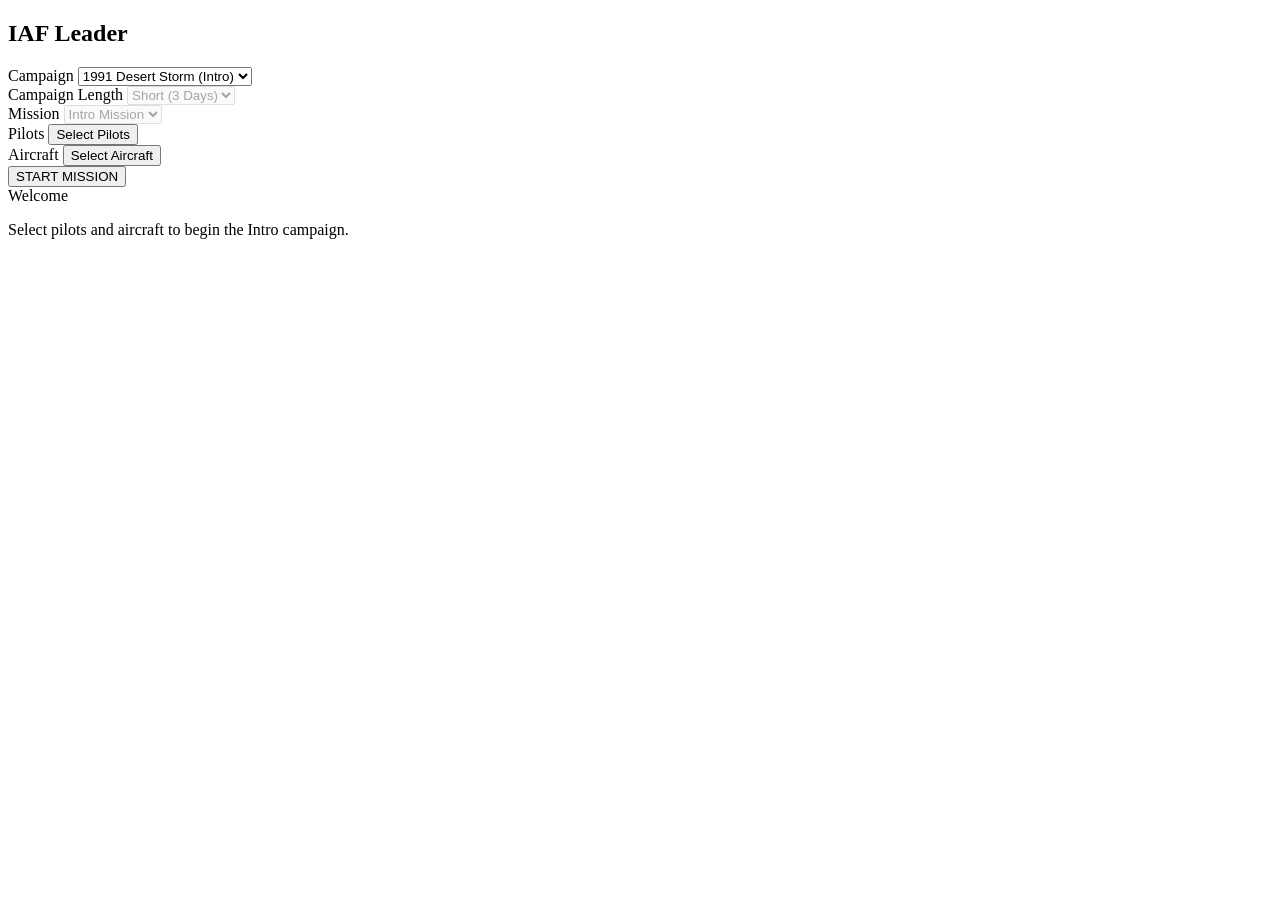
==== Index.html @ 414afc13 "Add files via upload" ====
<!DOCTYPE html>
<html lang="en">
<head>
  <meta charset="UTF-8" />
  <meta name="viewport" content="width=device-width, initial-scale=1.0"/>
  <title>IAF Leader Companion</title>
  <link rel="stylesheet" href="style.css">
</head>
<body>

<div id="app">

  <!-- LEFT MENU -->
  <aside id="menu">
    <h2>IAF Leader</h2>

    <section>
      <label>Campaign</label>
      <select id="campaignSelect">
        <option value="ds91">1991 Desert Storm (Intro)</option>
      </select>
    </section>

    <section>
      <label>Campaign Length</label>
      <select disabled>
        <option>Short (3 Days)</option>
      </select>
    </section>

    <section>
      <label>Mission</label>
      <select disabled>
        <option>Intro Mission</option>
      </select>
    </section>

    <section>
      <label>Pilots</label>
      <button onclick="showScreen('pilots')">Select Pilots</button>
    </section>

    <section>
      <label>Aircraft</label>
      <button onclick="showScreen('aircraft')">Select Aircraft</button>
    </section>

    <section>
      <button id="startBtn" onclick="startMission()">START MISSION</button>
    </section>
  </aside>

  <!-- MAIN CONTENT -->
  <main id="content">
    <div id="screen-title">Welcome</div>
    <div id="screen-content">
      <p>Select pilots and aircraft to begin the Intro campaign.</p>
    </div>
  </main>

</div>

<script src="app.js"></script>
</body>
</html>
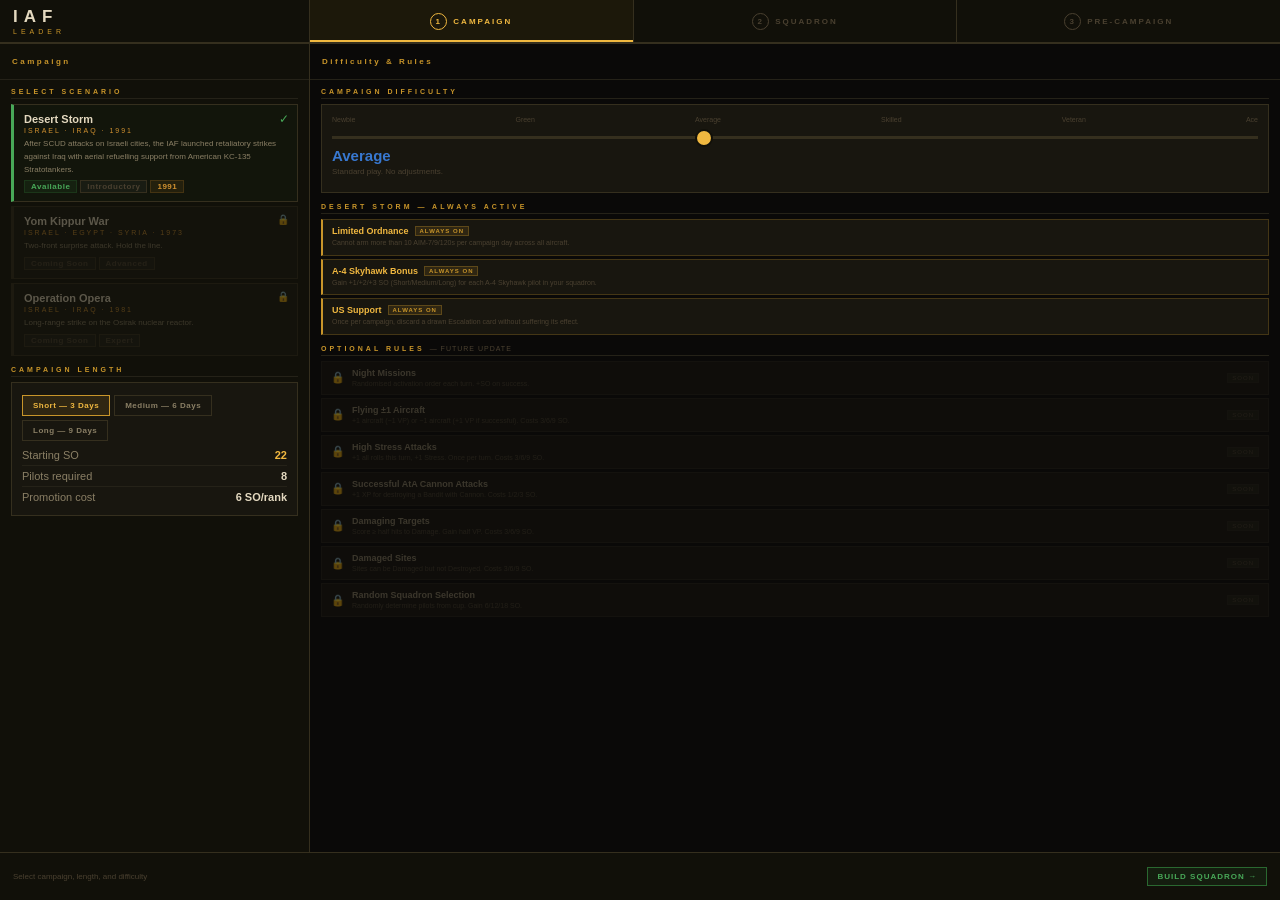
==== commit 8abce9d9: "Add files via upload" ====
--- a/Index.html
+++ b/Index.html
@@ -1,65 +1,2174 @@
 <!DOCTYPE html>
 <html lang="en">
 <head>
-  <meta charset="UTF-8" />
-  <meta name="viewport" content="width=device-width, initial-scale=1.0"/>
-  <title>IAF Leader Companion</title>
-  <link rel="stylesheet" href="style.css">
+<meta charset="UTF-8">
+<meta name="viewport" content="width=device-width,initial-scale=1,user-scalable=no">
+<title>IAF Leader</title>
+<style>
+:root{
+  --bg:#0a0908;--bg2:#111009;--bg3:#18160f;--bg4:#201e14;
+  --line:#252218;--line2:#352f1e;
+  --ink:#e4d9c0;--ink2:#8a7f65;--ink3:#4a4030;
+  --gold:#c8952a;--gold2:#f0b840;--gd:rgba(200,149,42,.13);
+  --red:#b82820;--red2:#e03830;--rdd:rgba(184,40,32,.15);
+  --green:#2a6830;--green2:#48a858;--grd:rgba(42,104,48,.15);
+  --blue:#1848a0;--blue2:#4080e0;--bld:rgba(24,72,160,.15);
+  --amber:#906020;--amber2:#d09030;--amd:rgba(144,96,32,.15);
+  --pu:#8030c0;--pu2:#c060f0;--pud:rgba(128,48,192,.13);
+  /* Rank colours — matching actual game cards */
+  --rk-N:#e0b800;--rk-G:#38a840;--rk-A:#3878d0;
+  --rk-S:#d03020;--rk-V:#b030a0;--rk-X:#7a7040;
+}
+*{box-sizing:border-box;margin:0;padding:0;-webkit-tap-highlight-color:transparent}
+html,body{width:100%;height:100%;overflow:hidden;background:var(--bg)}
+body{font-family:-apple-system,'Helvetica Neue',Arial,sans-serif;color:var(--ink);font-size:13px}
+button,select{font-family:inherit;font-size:inherit;cursor:pointer}
+
+/* ── SHELL — always landscape layout ── */
+.shell{width:100%;height:100%;display:grid;
+  grid-template-columns:310px 1fr;grid-template-rows:44px 1fr;overflow:hidden}
+
+/* ── TOPBAR ── */
+.topbar{grid-column:1/-1;background:var(--bg2);border-bottom:2px solid var(--line2);
+  display:flex;align-items:center;z-index:20;overflow:hidden}
+.tb-logo{width:310px;flex-shrink:0;padding:0 13px;display:flex;align-items:center;
+  gap:8px;border-right:1px solid var(--line2);height:100%}
+.logo-iaf{font-size:17px;font-weight:900;letter-spacing:6px;color:var(--ink)}
+.logo-sub{font-size:7px;letter-spacing:4px;color:var(--gold);margin-top:1px}
+.tb-steps{flex:1;display:flex;height:100%}
+.step{flex:1;display:flex;align-items:center;justify-content:center;gap:6px;
+  font-size:8px;font-weight:700;letter-spacing:2px;color:var(--ink3);
+  border-right:1px solid var(--line2);cursor:pointer;position:relative;
+  text-transform:uppercase;transition:color .15s}
+.step:last-child{border-right:none}
+.step.on{color:var(--gold2);background:rgba(200,149,42,.06)}
+.step.on::after{content:'';position:absolute;bottom:0;left:0;right:0;height:2px;background:var(--gold2)}
+.step.done{color:var(--green2)}
+.step.done::after{content:'';position:absolute;bottom:0;left:0;right:0;height:2px;background:var(--green2)}
+.step-n{width:17px;height:17px;border-radius:50%;border:1px solid currentColor;
+  display:flex;align-items:center;justify-content:center;font-size:8px;font-weight:800}
+.tb-right{display:flex;gap:5px;padding:0 11px;flex-shrink:0}
+.chip{background:var(--bg3);border:1px solid var(--line2);padding:2px 8px;
+  font-size:8px;font-weight:700;color:var(--ink2)}
+.chip b{color:var(--gold2)}
+
+/* ── PANELS ── */
+.lp,.rp{display:flex;flex-direction:column;overflow:hidden}
+.lp{background:var(--bg2);border-right:1px solid var(--line2)}
+.ph{flex-shrink:0;padding:8px 12px;border-bottom:1px solid var(--line);
+  display:flex;align-items:center;justify-content:space-between;min-height:36px}
+.ph-t{font-size:8px;font-weight:700;letter-spacing:2.5px;color:var(--gold)}
+.ph-s{font-size:8px;color:var(--ink3)}
+.pb{flex:1;overflow-y:auto;padding:8px 11px;padding-bottom:56px}
+
+/* ── ACTION BAR ── */
+.abar{position:fixed;bottom:0;left:0;right:0;height:48px;
+  background:var(--bg2);border-top:1px solid var(--line2);
+  display:flex;align-items:center;padding:0 13px;gap:10px;z-index:15}
+.abar-info{flex:1;font-size:8px;color:var(--ink3)}
+
+/* ── TYPOGRAPHY ── */
+.sl{font-size:7px;font-weight:700;letter-spacing:3px;color:var(--gold);
+  margin:10px 0 5px;padding-bottom:3px;border-bottom:1px solid var(--line);text-transform:uppercase}
+.sl:first-child{margin-top:0}
+.card{background:var(--bg3);border:1px solid var(--line2);padding:8px 10px;margin-bottom:5px}
+.row{display:flex;align-items:center;justify-content:space-between;
+  padding:4px 0;border-bottom:1px solid var(--line);font-size:11px}
+.row:last-child{border-bottom:none}
+.rl{color:var(--ink2)}.rv{font-weight:700;color:var(--ink)}
+.rv.g{color:var(--green2)}.rv.r{color:var(--red2)}.rv.y{color:var(--gold2)}
+.rv.b{color:var(--blue2)}.rv.a{color:var(--amber2)}.rv.d{color:var(--ink3)}
+.fb{display:flex;align-items:center;justify-content:space-between}
+.flex{display:flex;align-items:center}.fw{flex-wrap:wrap}
+.gap4{gap:4px}.gap6{gap:6px}.gap8{gap:8px}
+.mt4{margin-top:4px}.mt6{margin-top:6px}.mt8{margin-top:8px}.mt12{margin-top:12px}
+.mb4{margin-bottom:4px}.mb6{margin-bottom:6px}.mb8{margin-bottom:8px}
+.dim{color:var(--ink2)}.tiny{font-size:8px}.sm{font-size:10px}.ctr{text-align:center}
+
+/* ── RANK BADGES ── */
+.bdg{display:inline-flex;align-items:center;padding:1px 6px;
+  font-size:8px;font-weight:700;letter-spacing:.5px;border:1px solid}
+.rN{background:rgba(224,184,0,.16); color:var(--rk-N);border-color:rgba(224,184,0,.35)}
+.rG{background:rgba(56,168,64,.16); color:var(--rk-G);border-color:rgba(56,168,64,.35)}
+.rA{background:rgba(56,120,208,.16);color:var(--rk-A);border-color:rgba(56,120,208,.35)}
+.rS{background:rgba(208,48,32,.16); color:var(--rk-S);border-color:rgba(208,48,32,.35)}
+.rV{background:rgba(176,48,160,.16);color:var(--rk-V);border-color:rgba(176,48,160,.35)}
+.rX{background:rgba(122,112,64,.2); color:var(--rk-X);border-color:rgba(122,112,64,.4)}
+.bGr{background:var(--grd);color:var(--green2);border-color:rgba(42,104,48,.3)}
+.bR{background:var(--rdd);color:var(--red2);border-color:rgba(184,40,32,.3)}
+.bG{background:var(--gd);color:var(--gold2);border-color:rgba(200,149,42,.3)}
+.bB{background:var(--bld);color:var(--blue2);border-color:rgba(24,72,160,.3)}
+.bA{background:var(--amd);color:var(--amber2);border-color:rgba(144,96,32,.3)}
+.bP{background:var(--pud);color:var(--pu2);border-color:rgba(128,48,192,.3)}
+.bX{background:rgba(255,255,255,.03);color:var(--ink3);border-color:var(--line2)}
+
+/* ── BUTTONS ── */
+.btn{display:inline-flex;align-items:center;justify-content:center;gap:4px;
+  padding:7px 13px;font-size:8px;font-weight:700;letter-spacing:1.5px;border:1px solid;text-transform:uppercase}
+.btn:active{opacity:.7}.btn.full{width:100%}.btn.sm{padding:4px 9px;letter-spacing:1px}
+.btn-g{background:var(--grd);border-color:var(--green);color:var(--green2)}
+.btn-y{background:var(--gd);border-color:var(--gold);color:var(--gold2)}
+.btn-r{background:var(--rdd);border-color:var(--red);color:var(--red2)}
+.btn-b{background:var(--bld);border-color:var(--blue2);color:var(--blue2)}
+.btn-a{background:var(--amd);border-color:var(--amber2);color:var(--amber2)}
+.btn-p{background:var(--pud);border-color:var(--pu);color:var(--pu2)}
+.btn-x{background:none;border-color:var(--line2);color:var(--ink3)}
+.rb{display:flex;gap:5px;margin-top:5px}.rb .btn{flex:1}
+
+/* ── OPTION PILLS ── */
+.opts{display:flex;gap:4px;flex-wrap:wrap;margin:4px 0}
+.op{background:var(--bg3);border:1px solid var(--line2);padding:5px 10px;
+  font-size:8px;font-weight:600;color:var(--ink2);cursor:pointer;letter-spacing:.5px}
+.op.sel{background:var(--gd);border-color:var(--gold);color:var(--gold2)}
+.op:active{opacity:.7}
+
+/* ── CAMPAIGN CARD ── */
+.cc{border:1px solid var(--line2);border-left:3px solid var(--line2);
+  padding:8px 10px;margin-bottom:4px;cursor:pointer;position:relative;background:var(--bg3)}
+.cc:active{background:var(--bg4)}
+.cc.sel{border-left-color:var(--green2);background:rgba(42,104,48,.06)}
+.cc.locked{opacity:.35;cursor:not-allowed}
+.cc-n{font-size:11px;font-weight:800;color:var(--ink)}
+.cc-y{font-size:7px;letter-spacing:2px;color:var(--amber2);margin:2px 0 4px}
+.cc-d{font-size:8px;color:var(--ink2);line-height:1.6;margin-bottom:4px}
+.cc-tags{display:flex;gap:3px;flex-wrap:wrap}
+.cc-chk{position:absolute;top:7px;right:8px;font-size:12px;color:var(--green2)}
+.cc-lck{position:absolute;top:7px;right:8px;font-size:10px;color:var(--ink3)}
+
+/* ── DIFFICULTY SLIDER ── */
+.diff-wrap{padding:3px 0 6px}
+.diff-labels{display:flex;justify-content:space-between;font-size:7px;color:var(--ink3);margin-bottom:4px}
+input[type=range]{width:100%;-webkit-appearance:none;height:3px;background:var(--line2);outline:none}
+input[type=range]::-webkit-slider-thumb{-webkit-appearance:none;width:18px;height:18px;
+  border-radius:50%;background:var(--gold2);border:2px solid var(--bg2)}
+.diff-val{font-size:15px;font-weight:900;margin-top:5px}
+.diff-sub{font-size:8px;color:var(--ink3);margin-top:2px;line-height:1.5}
+
+/* ── ADJUSTMENT CARDS ── */
+.adj{border:1px solid var(--line2);padding:6px 9px;margin-bottom:3px;
+  display:flex;align-items:flex-start;gap:7px;cursor:pointer;background:var(--bg3)}
+.adj.adv{border-left:2px solid var(--green2)}
+.adj.dis{border-left:2px solid var(--red2)}
+.adj.on.adv{background:rgba(42,104,48,.13);border-color:var(--green2)}
+.adj.on.dis{background:rgba(184,40,32,.13);border-color:var(--red2)}
+.adj-chk{width:15px;height:15px;border:1px solid var(--line2);flex-shrink:0;margin-top:1px;
+  display:flex;align-items:center;justify-content:center;font-size:9px}
+.adj.on.adv .adj-chk{background:var(--green2);border-color:var(--green2);color:#000}
+.adj.on.dis .adj-chk{background:var(--red2);border-color:var(--red2);color:#fff}
+.adj-n{font-size:9px;font-weight:700;color:var(--ink)}
+.adj-d{font-size:7px;color:var(--ink3);margin-top:1px;line-height:1.4}
+
+/* ── ALWAYS-ON RULES ── */
+.rule-on{border:1px solid rgba(200,149,42,.25);border-left:2px solid var(--gold);
+  padding:6px 9px;margin-bottom:3px;background:var(--bg3)}
+.rule-n{font-size:9px;font-weight:700;color:var(--gold2);margin-bottom:2px;display:flex;align-items:center;gap:6px}
+.rule-badge{font-size:6px;font-weight:700;letter-spacing:1px;
+  background:var(--gd);color:var(--gold);border:1px solid rgba(200,149,42,.3);padding:1px 4px}
+.rule-d{font-size:7px;color:var(--ink3);line-height:1.5}
+
+/* ── LOCKED OPTIONAL RULE ── */
+.rule-lock{border:1px solid var(--line);padding:6px 9px;margin-bottom:3px;
+  display:flex;align-items:center;gap:7px;background:var(--bg3);opacity:.38}
+.rule-lock-info{flex:1}
+.rule-lock-n{font-size:9px;font-weight:700;color:var(--ink2)}
+.rule-lock-d{font-size:7px;color:var(--ink3);margin-top:1px;line-height:1.3}
+.soon{font-size:6px;letter-spacing:1px;color:var(--ink3);
+  background:var(--bg4);border:1px solid var(--line);padding:1px 4px;flex-shrink:0}
+
+/* ── PILOT BROWSER ── */
+.fbar{display:flex;gap:3px;flex-wrap:wrap;margin-bottom:5px;align-items:center}
+select.fs{background:var(--bg3);border:1px solid var(--line2);color:var(--ink);
+  padding:4px 5px;font-size:8px;-webkit-appearance:none;flex:1;min-width:65px}
+.srt{background:var(--bg3);border:1px solid var(--line2);color:var(--ink2);
+  padding:3px 7px;font-size:7px;letter-spacing:1px;flex-shrink:0}
+.srt.on{border-color:var(--gold);color:var(--gold2);background:var(--gd)}
+
+/* ── PILOT CARD ── */
+.pc{background:var(--bg3);border:1px solid var(--line2);border-left:3px solid var(--line2);
+  margin-bottom:4px;overflow:hidden}
+.pc.inq{border-left-color:var(--green2)}
+.pc.exp{border-color:var(--gold)}
+.pc-h{display:flex;align-items:center;gap:6px;padding:6px 8px;cursor:pointer}
+.pc-h:active{background:var(--bg4)}
+.pc-n{font-size:11px;font-weight:800;color:var(--ink);flex:1;min-width:0}
+.pc-sub{display:flex;gap:3px;flex-wrap:wrap;margin-top:2px;align-items:center}
+.pc-btn{padding:3px 8px;font-size:7px;font-weight:700;letter-spacing:1px;border:1px solid;flex-shrink:0}
+.pc-btn.add{border-color:var(--green);color:var(--green2);background:none}
+.pc-btn.rem{border-color:var(--red);color:var(--red2);background:none}
+
+/* ── RANK STAT GRID ── */
+.rg{display:grid;grid-template-columns:68px repeat(9,1fr);gap:2px;padding:0 7px 7px}
+.rgh{background:var(--bg2);border:1px solid var(--line);padding:2px;
+  text-align:center;font-size:6px;letter-spacing:.3px;color:var(--ink3)}
+.rgh.ln{text-align:left;font-size:7px}
+.rgc{background:var(--bg);border:1px solid var(--line);padding:2px;
+  text-align:center;font-size:8px;font-weight:700;color:var(--ink)}
+.rgc.ln{text-align:left;background:var(--bg2);font-size:7px;font-weight:400;color:var(--ink2)}
+.rgc.hi{background:rgba(200,149,42,.1);border-color:var(--gold)}
+.p{color:var(--green2)}.n{color:var(--red2)}.z{color:var(--ink3)}
+.go{color:var(--gold2)}.bl{color:var(--blue2)}
+/* rank-coloured name cells */
+.cN{color:var(--rk-N)}.cG{color:var(--rk-G)}.cA{color:var(--rk-A)}
+.cS{color:var(--rk-S)}.cV{color:var(--rk-V)}.cX{color:var(--rk-X)}
+
+/* ── SQUAD SLOTS ── */
+.sq{display:flex;align-items:center;gap:6px;padding:5px 8px;
+  border:1px solid var(--line2);border-left:3px solid var(--line);margin-bottom:3px;background:var(--bg3)}
+.sq.ok{border-left-color:var(--green2)}.sq.sh{border-left-color:var(--red2)}
+.sq-r{font-size:7px;letter-spacing:1.5px;width:44px;flex-shrink:0}
+.sq-info{flex:1;min-width:0}
+.sq-n{font-size:10px;font-weight:700;color:var(--ink)}
+.sq-d{font-size:7px;color:var(--ink3);margin-top:1px}
+
+/* ── PRECAMP PILOT ── */
+.pm{border:1px solid var(--line2);border-left:3px solid var(--green2);
+  padding:7px 9px;margin-bottom:4px;background:var(--bg3)}
+.pm-top{display:flex;align-items:center;justify-content:space-between;margin-bottom:5px}
+.pm-n{font-size:11px;font-weight:800;color:var(--ink)}
+.pm-stats{display:flex;gap:3px;flex-wrap:wrap;margin-bottom:3px}
+.pst{background:var(--bg);border:1px solid var(--line);padding:1px 5px;font-size:7px;color:var(--ink2)}
+.pst b{color:var(--ink)}
+.xpr{display:flex;align-items:center;gap:5px;font-size:7px;color:var(--ink3);margin-top:3px}
+.xpb{flex:1;height:2px;background:var(--line)}
+.xpf{height:100%;background:var(--gold)}
+.prom-hist{font-size:7px;color:var(--pu2);margin-top:3px}
+
+/* ── SO POOL ── */
+.so-pool{border:1px solid rgba(200,149,42,.3);border-left:3px solid var(--gold);
+  padding:8px 10px;margin-bottom:7px;background:var(--bg3)}
+.so-n{font-size:24px;font-weight:900;color:var(--gold2);line-height:1}
+.so-l{font-size:7px;letter-spacing:2px;color:var(--ink3);margin-top:1px}
+
+/* ── MISSION SCREENS ── */
+.zone-row{display:flex;gap:6px;margin-bottom:10px}
+.zone{flex:1;background:var(--bg3);border:1px solid var(--line2);padding:10px 10px 12px;min-height:160px;position:relative;max-height:52vh;overflow-y:auto}
+.dir-group{margin-bottom:8px}
+.dir-label{font-size:8px;font-weight:800;letter-spacing:2px;color:var(--gold2);
+  margin-bottom:4px;padding-bottom:2px;border-bottom:1px solid var(--line)}
+.site-row{display:flex;gap:8px;flex-wrap:wrap}
+.site-counter-wrap{display:flex;flex-direction:column;align-items:center;gap:2px}
+.site-disc{width:78px;height:90px;flex-shrink:0}
+.ctr-aoa-lbl{max-width:78px}
+.ctr-aoa-lbl .bdg{white-space:nowrap}
+.zone-t{font-size:7px;font-weight:700;letter-spacing:2.5px;color:var(--gold);
+  margin-bottom:8px;padding-bottom:4px;border-bottom:1px solid var(--line)}
+.threat-counter{background:var(--bg4);border:1px solid var(--line2);border-left:3px solid var(--red2);
+  padding:5px 8px;margin-bottom:3px;font-size:9px;display:flex;align-items:center;gap:6px}
+.tc-icon{font-size:14px;flex-shrink:0}
+.tc-info{flex:1}
+.tc-n{font-size:9px;font-weight:700;color:var(--ink)}
+.tc-d{font-size:7px;color:var(--ink3)}
+.tc-status{font-size:7px;font-weight:700}
+.tc-status.act{color:var(--red2)}.tc-status.dam{color:var(--amber2)}.tc-status.des{color:var(--ink3)}
+/* Aircraft token */
+.ac-token{background:var(--bg4);border:1px solid var(--blue2);border-left:3px solid var(--blue2);
+  padding:5px 8px;margin-bottom:3px;display:flex;align-items:center;gap:6px;cursor:pointer}
+.ac-token:active{background:var(--bg2)}
+.ac-token.low-alt{border-left-color:var(--green2)}
+.ac-token.high-alt{border-left-color:var(--blue2)}
+.ac-token.attacking{border-left-color:var(--red2);background:rgba(184,40,32,.07)}
+.ac-token.shaken{border-left-color:var(--amber2)}
+.ac-token.sar{border-left-color:var(--ink3);opacity:.5}
+.act-ico{font-size:16px;flex-shrink:0}
+.act-n{font-size:10px;font-weight:800;color:var(--ink)}
+.act-d{font-size:7px;color:var(--ink3);margin-top:1px}
+/* Target card */
+.tgt-card{border:1px solid var(--gold);border-left:3px solid var(--gold);
+  padding:9px 11px;margin-bottom:5px;cursor:pointer;background:var(--bg3);position:relative}
+.tgt-card:active{background:var(--bg4)}
+.tgt-card.sel{background:rgba(200,149,42,.07)}
+.tgt-n{font-size:12px;font-weight:800;color:var(--gold2)}
+.tgt-vp{position:absolute;top:8px;right:9px;font-size:10px;font-weight:900;color:var(--gold2)}
+.tgt-stats{display:grid;grid-template-columns:1fr 1fr;gap:3px;margin-top:6px}
+.tgt-flags{display:flex;gap:3px;flex-wrap:wrap;margin-top:5px}
+
+/* ── WEAPON LOAD ── */
+.wg{display:grid;grid-template-columns:1fr 1fr;gap:3px;margin:5px 0}
+.wb{background:var(--bg);border:1px solid var(--line2);padding:5px 7px;
+  cursor:pointer;text-align:left}
+.wb.sel{border-color:var(--gold);background:var(--gd)}
+.wb.ata{border-left:2px solid var(--blue2)}.wb.atg{border-left:2px solid var(--amber2)}
+.wb-n{font-size:9px;font-weight:700;color:var(--ink)}
+.wb-d{font-size:7px;color:var(--ink3);margin-top:1px;font-family:monospace}
+
+/* ── TABS ── */
+.tabs{display:flex;border-bottom:1px solid var(--line);margin-bottom:8px}
+.tab{padding:5px 11px;font-size:7px;font-weight:700;letter-spacing:2px;
+  color:var(--ink3);border-bottom:2px solid transparent;cursor:pointer;white-space:nowrap}
+.tab.on{color:var(--gold2);border-bottom-color:var(--gold)}
+
+/* ── MODAL ── */
+.mbg{display:none;position:fixed;inset:0;background:rgba(0,0,0,.85);
+  z-index:100;align-items:center;justify-content:center}
+.mbg.open{display:flex}
+.modal{background:var(--bg2);border:1px solid var(--line2);border-top:2px solid var(--gold);
+  width:460px;max-height:80vh;overflow-y:auto;padding:13px 12px 22px}
+.mtt{font-size:9px;font-weight:700;letter-spacing:2px;color:var(--gold);
+  margin-bottom:11px;display:flex;align-items:center;justify-content:space-between}
+.mx{background:none;border:none;color:var(--ink3);font-size:19px;line-height:1}
+
+/* ── TOAST ── */
+#toast{position:fixed;bottom:56px;left:50%;transform:translateX(-50%);
+  background:var(--bg3);border:1px solid var(--gold);color:var(--ink);
+  padding:6px 15px;font-size:8px;font-weight:700;z-index:500;display:none;max-width:280px;text-align:center}
+#toast.on{display:block;animation:tp .18s ease}
+@keyframes tp{from{opacity:0;bottom:44px}to{opacity:1;bottom:56px}}
+
+::-webkit-scrollbar{width:3px}::-webkit-scrollbar-track{background:transparent}
+::-webkit-scrollbar-thumb{background:var(--line2);border-radius:1px}
+select{background:var(--bg3);border:1px solid var(--line2);color:var(--ink);padding:6px;width:100%;font-size:11px;-webkit-appearance:none}
+.shell.in-campaign .abar{display:none}
+.shell.in-campaign{grid-template-rows:44px 1fr}
+
+/* ── CAMPAIGN MAP SCREEN ── */
+.camp-screen{grid-column:1/-1;width:100%;height:100%;overflow:hidden;display:flex;flex-direction:column;background:linear-gradient(160deg,#1a140c,#0e0b07)}
+.map-layout{flex:1;display:grid;grid-template-columns:230px 1fr 190px;overflow:hidden;min-height:0}
+.map-info-panel{background:linear-gradient(160deg,#2a2015,#1a1610);border-right:2px solid #4a3a20;
+  padding:10px 11px;overflow-y:auto;display:flex;flex-direction:column;gap:8px}
+.map-info-title{font-size:13px;font-weight:900;letter-spacing:1px;color:#f0e0c0}
+.map-info-sub{font-size:8px;letter-spacing:1.5px;color:var(--gold2);font-weight:700}
+.map-info-desc{font-size:8px;color:#c0b090;line-height:1.6}
+.map-rules-box{background:rgba(0,0,0,.25);border:1px solid #4a3a20;padding:7px 8px;border-radius:2px}
+.map-rule{font-size:7.5px;color:#d0c0a0;line-height:1.6;margin-bottom:5px}
+.map-rule:last-child{margin-bottom:0}
+.map-rule b{color:var(--gold2)}
+.us-avail{display:inline-block;font-size:6px;letter-spacing:1px;font-weight:700;
+  background:rgba(72,168,88,.2);color:var(--green2);border:1px solid rgba(72,168,88,.4);
+  padding:1px 4px;margin-top:2px}
+.us-used{display:inline-block;font-size:6px;letter-spacing:1px;font-weight:700;
+  background:rgba(224,56,48,.2);color:var(--red2);border:1px solid rgba(224,56,48,.4);
+  padding:1px 4px;margin-top:2px}
+.map-day-box{background:rgba(0,0,0,.25);border:1px solid #4a3a20;padding:7px 8px}
+.map-day-lbl{font-size:7px;letter-spacing:2px;color:var(--gold);margin-bottom:5px;font-weight:700}
+.map-day-track{display:flex;gap:3px;margin-bottom:5px}
+.map-day-pip{flex:1;height:22px;border:1px solid #4a3a20;display:flex;align-items:center;justify-content:center;font-size:10px;font-weight:700;color:#8a7a5a}
+.map-day-pip.past{background:var(--gold);border-color:var(--gold);color:#000}
+.map-day-pip.cur{border-color:var(--gold2);color:var(--gold2);box-shadow:0 0 0 1px var(--gold2) inset}
+.map-day-detail{font-size:8px;color:#c0b090;text-align:center}
+.map-vp-row{display:flex;gap:6px}
+.map-vp-box{flex:1;background:rgba(0,0,0,.25);border:1px solid #4a3a20;padding:8px;text-align:center}
+.map-vp-n{font-size:22px;font-weight:900;color:var(--gold2);line-height:1}
+.map-vp-l{font-size:7px;letter-spacing:2px;color:#8a7a5a;margin-top:2px}
+
+.map-center{overflow:hidden;display:flex;align-items:center;justify-content:center;padding:8px;position:relative}
+.map-canvas-wrap{width:100%;height:100%;max-width:100%;max-height:100%;display:flex;align-items:center;justify-content:center}
+.map-svg{width:100%;height:100%;max-height:100%}
+.stress-lbl{fill:#c04030;font-size:15px;font-weight:900;font-family:inherit}
+.country-lbl{fill:#8a9088;font-size:13px;font-weight:700;letter-spacing:1px;font-family:inherit}
+.tgt-pin{cursor:pointer}
+.tgt-pin-circle{fill:#1a1a1a;stroke:var(--gold2);stroke-width:2}
+.tgt-pin-circle.longpress-hl{fill:#c02020;stroke:#ff4040;stroke-width:4;animation:pinpulse .6s ease-in-out infinite alternate}
+@keyframes pinpulse{from{r:16}to{r:22}}
+.tgt-pin-circle.attacked{fill:#2a4a2a;stroke:var(--green2)}
+.tgt-pin-circle.selected{fill:var(--gold);stroke:#fff;stroke-width:3}
+.tgt-pin-text{fill:var(--gold2);font-size:13px;font-weight:900;text-anchor:middle;dominant-baseline:central;font-family:inherit;pointer-events:none}
+.tgt-pin-circle.selected + .tgt-pin-text{fill:#000}
+
+.map-ref-panel{background:linear-gradient(160deg,#2a2015,#1a1610);border-left:2px solid #4a3a20;
+  padding:10px 11px;overflow-y:auto}
+.map-ref-title{font-size:9px;font-weight:900;letter-spacing:2px;color:var(--gold2);margin-bottom:6px}
+.map-ref-col{display:flex;flex-direction:column;gap:3px}
+.map-ref-sub{font-size:7px;letter-spacing:1.5px;color:#8a7a5a;font-weight:700;margin-top:3px}
+.map-ref-item{font-size:8px;color:#c0b090;line-height:1.5;padding-left:6px;border-left:2px solid #4a3a20}
+.track-strip{display:flex;flex-direction:column;gap:5px}
+.track-mini{background:rgba(0,0,0,.25);border:1px solid #4a3a20;padding:5px 7px}
+.track-mini-t{font-size:7px;letter-spacing:1.5px;font-weight:700;margin-bottom:3px}
+.track-lvl{opacity:.6;font-weight:400}
+.track-mini-v{font-size:14px;font-weight:900;color:var(--gold2)}
+
+/* Bottom target strip */
+.target-strip{flex-shrink:0;background:linear-gradient(180deg,#221c12,#1a1610);
+  border-top:2px solid var(--gold);padding:8px 12px;max-height:170px;overflow-y:auto}
+.ts-header{display:flex;align-items:center;justify-content:space-between;margin-bottom:7px}
+.ts-title{font-size:9px;font-weight:900;letter-spacing:2px;color:var(--gold2)}
+.ts-sub{font-size:8px;color:#8a7a5a}
+.ts-cards{display:flex;gap:8px;overflow-x:auto;padding-bottom:4px}
+.ts-card{flex-shrink:0;width:190px;background:var(--bg3);border:1px solid var(--line2);
+  border-top:3px solid var(--gold);padding:8px 9px;cursor:pointer}
+.ts-card:active{background:var(--bg4)}
+.ts-card.sel{border-top-color:var(--green2);background:rgba(42,104,48,.08)}
+.ts-card-top{display:flex;align-items:center;justify-content:space-between;margin-bottom:4px}
+.ts-card-n{font-size:10px;font-weight:800;color:var(--gold2)}
+.ts-card-vp{font-size:11px;font-weight:900;color:var(--gold2)}
+.ts-card-stats{display:flex;gap:4px;flex-wrap:wrap;font-size:7px;color:#8a7a5a}
+.ts-card-flags{display:flex;gap:2px;flex-wrap:wrap;margin-top:4px}
+
+/* Target detail screen */
+.target-detail-layout{flex:1;display:grid;grid-template-columns:1fr 320px;overflow:hidden}
+.td-map-side{background:linear-gradient(160deg,#1a140c,#0e0b07);display:flex;align-items:center;justify-content:center;padding:16px}
+.td-info-side{display:flex;flex-direction:column;overflow:hidden;background:var(--bg2);border-left:1px solid var(--line2)}
+
+/* Seed / Arm two-panel layout */
+.seed-layout{flex:1;display:grid;grid-template-columns:320px 1fr;overflow:hidden}
+.seed-layout .lp{border-right:1px solid var(--line2)}
+.td-card{padding:12px 14px}
+.td-row{font-size:14px;padding:7px 0}
+.td-row .rl{font-size:13px}
+.td-row .rv{font-size:14px}
+#target-detail-body{padding:16px 18px}
+
+/* ── PILOT ROSTER SCREEN (Player Log style) ── */
+.roster-layout{width:100%;height:100%;display:flex;flex-direction:column;overflow:hidden;padding:14px 18px}
+.roster-header{flex-shrink:0;display:flex;align-items:center;justify-content:space-between;
+  margin-bottom:12px;padding-bottom:10px;border-bottom:2px solid var(--gold)}
+.roster-title{font-size:15px;font-weight:900;letter-spacing:2px;color:var(--gold2)}
+.roster-grid{flex:1;overflow-y:auto;display:grid;grid-template-columns:repeat(auto-fill,minmax(300px,1fr));gap:8px;align-content:start}
+.pilot-log-card{background:var(--bg3);border:1px solid var(--line2);border-left:4px solid var(--line2);padding:10px 12px}
+.pilot-log-card.status-ok{border-left-color:var(--green2)}
+.pilot-log-card.status-shaken{border-left-color:var(--amber2)}
+.pilot-log-card.status-grounded{border-left-color:var(--red2);opacity:.55}
+.plc-top{display:flex;align-items:center;justify-content:space-between;margin-bottom:8px}
+.plc-name{font-size:14px;font-weight:900;color:var(--ink)}
+.plc-badges{display:flex;gap:4px;align-items:center}
+.plc-stat-grid{display:grid;grid-template-columns:repeat(4,1fr);gap:4px;margin-bottom:8px}
+.plc-stat{background:var(--bg);border:1px solid var(--line);padding:5px 4px;text-align:center}
+.plc-stat-l{font-size:7px;letter-spacing:1px;color:var(--ink3);margin-bottom:2px}
+.plc-stat-v{font-size:13px;font-weight:900;color:var(--ink)}
+.plc-stress-row{display:flex;align-items:center;gap:6px;margin-bottom:6px}
+.plc-stress-bar{flex:1;height:8px;background:var(--line);border-radius:2px;overflow:hidden;position:relative}
+.plc-stress-fill{height:100%;transition:width .3s}
+.plc-stress-marks{position:absolute;inset:0;display:flex}
+.plc-stress-mark{flex:1;border-right:1px solid rgba(0,0,0,.3)}
+.plc-cool-row{display:flex;gap:3px;align-items:center}
+.plc-cool-pip{width:14px;height:14px;border:1px solid var(--line2);border-radius:50%;display:flex;align-items:center;justify-content:center;font-size:8px;color:var(--ink3)}
+.plc-cool-pip.filled{background:var(--blue2);border-color:var(--blue2);color:#fff}
+.plc-xp-row{display:flex;align-items:center;gap:6px;margin-top:6px;font-size:9px;color:var(--ink3)}
+.plc-xp-bar{flex:1;height:3px;background:var(--line)}
+.plc-xp-fill{height:100%;background:var(--gold)}
+.plc-mission-history{display:flex;gap:3px;margin-top:6px;flex-wrap:wrap}
+.plc-mission-pip{width:16px;height:16px;border:1px solid var(--line2);font-size:8px;display:flex;align-items:center;justify-content:center;color:var(--ink3)}
+.plc-mission-pip.hit{background:var(--green2);border-color:var(--green2);color:#000}
+</style>
 </head>
 <body>
-
-<div id="app">
-
-  <!-- LEFT MENU -->
-  <aside id="menu">
-    <h2>IAF Leader</h2>
-
-    <section>
-      <label>Campaign</label>
-      <select id="campaignSelect">
-        <option value="ds91">1991 Desert Storm (Intro)</option>
-      </select>
-    </section>
-
-    <section>
-      <label>Campaign Length</label>
-      <select disabled>
-        <option>Short (3 Days)</option>
-      </select>
-    </section>
-
-    <section>
-      <label>Mission</label>
-      <select disabled>
-        <option>Intro Mission</option>
-      </select>
-    </section>
-
-    <section>
-      <label>Pilots</label>
-      <button onclick="showScreen('pilots')">Select Pilots</button>
-    </section>
-
-    <section>
-      <label>Aircraft</label>
-      <button onclick="showScreen('aircraft')">Select Aircraft</button>
-    </section>
-
-    <section>
-      <button id="startBtn" onclick="startMission()">START MISSION</button>
-    </section>
-  </aside>
-
-  <!-- MAIN CONTENT -->
-  <main id="content">
-    <div id="screen-title">Welcome</div>
-    <div id="screen-content">
-      <p>Select pilots and aircraft to begin the Intro campaign.</p>
-    </div>
-  </main>
-
+<div id="toast"></div>
+<div class="shell" id="shell">
+
+<!-- ████ TOPBAR — SETUP MODE ████ -->
+<div class="topbar" id="topbar-setup">
+  <div class="tb-logo">
+    <div><div class="logo-iaf">IAF</div><div class="logo-sub">LEADER</div></div>
+  </div>
+  <div class="tb-steps" id="tb-steps">
+    <div class="step on"   id="stp1" onclick="gotoStep(1)"><div class="step-n">1</div>CAMPAIGN</div>
+    <div class="step"      id="stp2" onclick="gotoStep(2)"><div class="step-n">2</div>SQUADRON</div>
+    <div class="step"      id="stp3" onclick="gotoStep(3)"><div class="step-n">3</div>PRE-CAMPAIGN</div>
+  </div>
 </div>
 
-<script src="app.js"></script>
+<!-- ████ TOPBAR — CAMPAIGN MODE ████ -->
+<div class="topbar" id="topbar-camp" style="display:none">
+  <div class="tb-logo" style="cursor:pointer" onclick="gotoMissionScreen('map')">
+    <div><div class="logo-iaf">IAF</div><div class="logo-sub">LEADER</div></div>
+  </div>
+  <div class="tb-steps" id="camp-nav">
+    <div class="step on" id="cn-map" onclick="gotoMissionScreen('map')"><div class="step-n">◈</div>CAMPAIGN MAP</div>
+    <div class="step" id="cn-roster" onclick="gotoMissionScreen('roster')"><div class="step-n">P</div>PILOT ROSTER</div>
+    <div class="step" id="cn-tgt" onclick="gotoMissionScreen('target')" style="display:none"><div class="step-n">◎</div>TARGET</div>
+    <div class="step" id="cn-seed" onclick="gotoMissionScreen('seed')" style="display:none"><div class="step-n">▦</div>SEED SITES</div>
+    <div class="step" id="cn-assign" onclick="gotoMissionScreen('assign')" style="display:none"><div class="step-n">P</div>ASSIGN PILOTS</div>
+    <div class="step" id="cn-arm" onclick="gotoMissionScreen('arm')" style="display:none"><div class="step-n">✈</div>ARM AIRCRAFT</div>
+  </div>
+  <div class="tb-right" id="tb-right">
+    <div class="chip">DAY <b id="ch-day">1</b>/<b id="ch-totaldays">3</b></div>
+    <div class="chip">VP <b id="ch-vp">0</b></div>
+    <div class="chip">SO <b id="ch-so">22</b></div>
+  </div>
+</div>
+
+<!-- ████ SETUP STEP 1 ████ -->
+<div id="p1L" class="lp">
+  <div class="ph"><div class="ph-t">Campaign</div></div>
+  <div class="pb">
+    <div class="sl">Select Scenario</div>
+    <div class="cc sel" id="cc-ds" onclick="selCamp('ds')">
+      <div class="cc-chk" id="cc-ds-mk">✓</div>
+      <div class="cc-n">Desert Storm</div>
+      <div class="cc-y">ISRAEL · IRAQ · 1991</div>
+      <div class="cc-d">After SCUD attacks on Israeli cities, the IAF launched retaliatory strikes against Iraq with aerial refuelling support from American KC-135 Stratotankers.</div>
+      <div class="cc-tags"><span class="bdg bGr">Available</span><span class="bdg bX">Introductory</span><span class="bdg bA">1991</span></div>
+    </div>
+    <div class="cc locked"><div class="cc-lck">🔒</div><div class="cc-n">Yom Kippur War</div><div class="cc-y">ISRAEL · EGYPT · SYRIA · 1973</div><div class="cc-d">Two-front surprise attack. Hold the line.</div><div class="cc-tags"><span class="bdg bX">Coming Soon</span><span class="bdg bX">Advanced</span></div></div>
+    <div class="cc locked"><div class="cc-lck">🔒</div><div class="cc-n">Operation Opera</div><div class="cc-y">ISRAEL · IRAQ · 1981</div><div class="cc-d">Long-range strike on the Osirak nuclear reactor.</div><div class="cc-tags"><span class="bdg bX">Coming Soon</span><span class="bdg bX">Expert</span></div></div>
+    <div class="sl">Campaign Length</div>
+    <div class="card">
+      <div class="opts" id="len-g">
+        <div class="op sel" data-val="short"  onclick="pop(this,'len-g');upLen()">Short — 3 Days</div>
+        <div class="op"     data-val="medium" onclick="pop(this,'len-g');upLen()">Medium — 6 Days</div>
+        <div class="op"     data-val="long"   onclick="pop(this,'len-g');upLen()">Long — 9 Days</div>
+      </div>
+      <div class="row mt4"><span class="rl">Starting SO</span><span class="rv y" id="l-so">22</span></div>
+      <div class="row"><span class="rl">Pilots required</span><span class="rv" id="l-pil">8</span></div>
+      <div class="row"><span class="rl">Promotion cost</span><span class="rv" id="l-prom">6 SO/rank</span></div>
+    </div>
+  </div>
+</div>
+
+<div id="p1R" class="rp">
+  <div class="ph"><div class="ph-t">Difficulty & Rules</div></div>
+  <div class="pb">
+    <div class="sl">Campaign Difficulty</div>
+    <div class="card mb6">
+      <div class="diff-wrap">
+        <div class="diff-labels">
+          <span>Newbie</span><span>Green</span><span>Average</span><span>Skilled</span><span>Veteran</span><span>Ace</span>
+        </div>
+        <input type="range" id="diff-sl" min="0" max="5" value="2" oninput="upDiff()">
+        <div class="diff-val" id="diff-val" style="color:var(--rk-A)">Average</div>
+        <div class="diff-sub" id="diff-sub">Standard play. No adjustments.</div>
+      </div>
+    </div>
+    <div id="adj-wrap" style="display:none">
+      <div class="sl" id="adj-title">Select Adjustments</div>
+      <div id="adj-list"></div>
+      <button class="btn btn-x sm mt4 full" onclick="randAdj()">🎲 Randomise</button>
+    </div>
+    <div class="sl">Desert Storm — Always Active</div>
+    <div class="rule-on"><div class="rule-n">Limited Ordnance <span class="rule-badge">ALWAYS ON</span></div><div class="rule-d">Cannot arm more than 10 AIM-7/9/120s per campaign day across all aircraft.</div></div>
+    <div class="rule-on"><div class="rule-n">A-4 Skyhawk Bonus <span class="rule-badge">ALWAYS ON</span></div><div class="rule-d">Gain +1/+2/+3 SO (Short/Medium/Long) for each A-4 Skyhawk pilot in your squadron.</div></div>
+    <div class="rule-on"><div class="rule-n">US Support <span class="rule-badge">ALWAYS ON</span></div><div class="rule-d">Once per campaign, discard a drawn Escalation card without suffering its effect.</div></div>
+    <div class="sl">Optional Rules <span style="font-size:7px;color:var(--ink3);letter-spacing:1px;font-weight:400">— Future update</span></div>
+    <div class="rule-lock"><span style="font-size:11px">🔒</span><div class="rule-lock-info"><div class="rule-lock-n">Night Missions</div><div class="rule-lock-d">Randomised activation order each turn. +SO on success.</div></div><div class="soon">SOON</div></div>
+    <div class="rule-lock"><span style="font-size:11px">🔒</span><div class="rule-lock-info"><div class="rule-lock-n">Flying ±1 Aircraft</div><div class="rule-lock-d">+1 aircraft (−1 VP) or −1 aircraft (+1 VP if successful). Costs 3/6/9 SO.</div></div><div class="soon">SOON</div></div>
+    <div class="rule-lock"><span style="font-size:11px">🔒</span><div class="rule-lock-info"><div class="rule-lock-n">High Stress Attacks</div><div class="rule-lock-d">+1 all rolls this turn, +1 Stress. Once per turn. Costs 3/6/9 SO.</div></div><div class="soon">SOON</div></div>
+    <div class="rule-lock"><span style="font-size:11px">🔒</span><div class="rule-lock-info"><div class="rule-lock-n">Successful AtA Cannon Attacks</div><div class="rule-lock-d">+1 XP for destroying a Bandit with Cannon. Costs 1/2/3 SO.</div></div><div class="soon">SOON</div></div>
+    <div class="rule-lock"><span style="font-size:11px">🔒</span><div class="rule-lock-info"><div class="rule-lock-n">Damaging Targets</div><div class="rule-lock-d">Score ≥ half hits to Damage. Gain half VP. Costs 3/6/9 SO.</div></div><div class="soon">SOON</div></div>
+    <div class="rule-lock"><span style="font-size:11px">🔒</span><div class="rule-lock-info"><div class="rule-lock-n">Damaged Sites</div><div class="rule-lock-d">Sites can be Damaged but not Destroyed. Costs 3/6/9 SO.</div></div><div class="soon">SOON</div></div>
+    <div class="rule-lock"><span style="font-size:11px">🔒</span><div class="rule-lock-info"><div class="rule-lock-n">Random Squadron Selection</div><div class="rule-lock-d">Randomly determine pilots from cup. Gain 6/12/18 SO.</div></div><div class="soon">SOON</div></div>
+  </div>
+</div>
+
+<!-- ████ SETUP STEP 2 ████ -->
+<div id="p2L" class="lp" style="display:none">
+  <div class="ph"><div class="ph-t">My Squadron</div><div class="ph-s" id="s2-sub">0 pilots</div></div>
+  <div class="pb">
+    <div class="sl">Required Slots</div>
+    <div id="slot-view"></div>
+    <div class="sl">Selected Pilots</div>
+    <div id="squad-list"></div>
+    <div class="sm dim ctr" id="squad-empty" style="padding:12px;display:none">Use browser → to add pilots</div>
+  </div>
+</div>
+<div id="p2R" class="rp" style="display:none">
+  <div class="ph">
+    <div class="ph-t">Pilot Browser</div>
+    <div class="flex gap4">
+      <button class="srt on" id="sb-name" onclick="setSort('name')">Name</button>
+      <button class="srt" id="sb-ata"  onclick="setSort('ata')">ATA↓</button>
+      <button class="srt" id="sb-atg"  onclick="setSort('atg')">ATG↓</button>
+      <button class="srt" id="sb-cool" onclick="setSort('cool')">Cool↓</button>
+      <button class="srt" id="sb-sa"   onclick="setSort('sa')">SA↓</button>
+    </div>
+  </div>
+  <div class="pb">
+    <div class="fbar">
+      <select class="fs" id="f-ac"   onchange="renderBrowser()"><option value="">All Aircraft</option><option>C2 Kfir</option><option>F-4 Phantom</option><option>F-16 Fighting Falcon</option><option>F-15A Eagle</option><option>A-4 Skyhawk</option></select>
+      <select class="fs" id="f-rank" onchange="renderBrowser()"><option value="">All Ranks</option><option>Newbie</option><option>Green</option><option>Average</option><option>Skilled</option><option>Veteran</option><option>Ace</option></select>
+      <select class="fs" id="f-ata"  onchange="renderBrowser()"><option value="">ATA: Any</option><option value="-1">−1+</option><option value="0">0+</option><option value="1">1+</option><option value="2">2+</option><option value="3">3+</option></select>
+      <select class="fs" id="f-atg"  onchange="renderBrowser()"><option value="">ATG: Any</option><option value="0">0+</option><option value="1">1+</option><option value="2">2+</option><option value="3">3+</option></select>
+      <select class="fs" id="f-cool" onchange="renderBrowser()"><option value="">Cool: Any</option><option value="1">1+</option><option value="2">2+</option></select>
+      <select class="fs" id="f-sa"   onchange="renderBrowser()"><option value="">SA: Any</option><option value="1">1+</option><option value="2">2+</option><option value="3">3+</option></select>
+    </div>
+    <div class="tiny dim mb4" id="br-cnt"></div>
+    <div id="browser-list"></div>
+  </div>
+</div>
+
+<!-- ████ SETUP STEP 3 ████ -->
+<div id="p3L" class="lp" style="display:none">
+  <div class="ph"><div class="ph-t">SO Points</div></div>
+  <div class="pb">
+    <div class="so-pool">
+      <div class="fb">
+        <div><div class="so-n" id="so-n">22</div><div class="so-l">SPECIAL OPINION POINTS</div></div>
+        <div style="text-align:right;font-size:7px;color:var(--ink3)">
+          Promote: <span style="color:var(--gold2)" id="pc-lbl">6</span> SO/rank<br>
+          <span style="font-size:7px;color:var(--ink3)">Only way to start as Veteran or Ace</span>
+        </div>
+      </div>
+    </div>
+    <div class="sl">Promotions</div>
+    <div id="promo-list"></div>
+    <div class="sl">Skills <span style="font-size:7px;color:var(--ink3);font-weight:400;letter-spacing:1px">— Expansion, coming soon</span></div>
+    <div class="rule-lock" style="opacity:.35"><span style="font-size:11px">🔒</span><div class="rule-lock-info"><div class="rule-lock-n">Pilot Skills</div><div class="rule-lock-d">Purchase specialised skills for pilots. Costs 1/2/3 SO per skill.</div></div><div class="soon">SOON</div></div>
+  </div>
+</div>
+<div id="p3R" class="rp" style="display:none">
+  <div class="ph"><div class="ph-t">Squadron Stats</div></div>
+  <div class="pb">
+    <div class="tabs">
+      <div class="tab on" onclick="stab(this,'s3t1','s3t2')">Pilots</div>
+      <div class="tab" onclick="stab(this,'s3t2','s3t1');renderSum()">Summary</div>
+    </div>
+    <div id="s3t1"><div id="precamp-pilots"></div></div>
+    <div id="s3t2" style="display:none">
+      <div style="display:grid;grid-template-columns:1fr 1fr;gap:6px;margin-bottom:8px">
+        <div class="card">
+          <div class="sl" style="margin-top:0">Campaign Config</div>
+          <div class="row"><span class="rl">Scenario</span><span class="rv">Desert Storm</span></div>
+          <div class="row"><span class="rl">Length</span><span class="rv y" id="sm-len">Short</span></div>
+          <div class="row"><span class="rl">Difficulty</span><span class="rv" id="sm-diff">Average</span></div>
+          <div class="row"><span class="rl">Adjustments</span><span class="rv" id="sm-adj">None</span></div>
+          <div class="row"><span class="rl">SO remaining</span><span class="rv y" id="sm-so">22</span></div>
+        </div>
+        <div class="card">
+          <div class="sl" style="margin-top:0">Always Active</div>
+          <div class="row"><span class="rl">Limited Ordnance</span><span class="bdg bGr">On</span></div>
+          <div class="row"><span class="rl">A-4 Bonus</span><span class="bdg bGr">On</span></div>
+          <div class="row"><span class="rl">US Support</span><span class="bdg bGr">On</span></div>
+        </div>
+      </div>
+      <div class="sl">Final Squadron</div>
+      <div id="sm-squad"></div>
+      <button class="btn btn-g full mt8" onclick="beginCampaign()">▶ Begin Campaign — Day 1</button>
+    </div>
+  </div>
+</div>
+
+<!-- ████ CAMPAIGN MAP SCREEN ████ -->
+<div id="scr-map" class="camp-screen" style="display:none">
+  <div class="map-layout">
+    <!-- LEFT INFO PANEL -->
+    <div class="map-info-panel">
+      <div class="map-info-title" id="map-camp-title">1991: DESERT STORM</div>
+      <div class="map-info-sub">OVERVIEW — <span id="map-diff-label">INTRODUCTORY</span></div>
+      <div class="map-info-desc">After being repeatedly targeted by SCUD Rockets, Israel launched a counterattack against Iraq with the help of aerial refuelling from American KC-135 Stratotankers.</div>
+      <div class="map-rules-box">
+        <div class="map-rule"><b>Limited Ordnance:</b> Cannot Arm more than 10 AIM-7/9/120s per day.</div>
+        <div class="map-rule"><b>A-4 Skyhawk:</b> +1/2/3 SOs.</div>
+        <div class="map-rule"><b>U.S. Support:</b> Once during the Campaign, discard a drawn Escalation Card without suffering its effect. <span id="map-us-status" class="us-avail">AVAILABLE</span></div>
+      </div>
+      <div class="map-day-box">
+        <div class="map-day-lbl">CAMPAIGN DAY</div>
+        <div class="map-day-track" id="map-day-track"></div>
+        <div class="map-day-detail" id="map-day-detail">Day 1 of 3</div>
+      </div>
+      <div class="map-vp-row">
+        <div class="map-vp-box"><div class="map-vp-n" id="map-vp">0</div><div class="map-vp-l">VP</div></div>
+        <div class="map-vp-box"><div class="map-vp-n" id="map-so">22</div><div class="map-vp-l">SO</div></div>
+      </div>
+      <button class="btn btn-r full mt8" id="fly-mission-btn" onclick="startTargetDraw()">▶ Fly Mission — Draw Targets</button>
+    </div>
+
+    <!-- CENTER MAP -->
+    <div class="map-center">
+      <div class="map-canvas-wrap">
+        <svg viewBox="0 0 800 620" class="map-svg" id="map-svg">
+          <!-- Stress zone dividers -->
+          <line x1="430" y1="10" x2="430" y2="610" stroke="#5a4a30" stroke-width="2" stroke-dasharray="6,4"/>
+          <line x1="590" y1="10" x2="590" y2="610" stroke="#5a4a30" stroke-width="2" stroke-dasharray="6,4"/>
+          <text x="220" y="30" class="stress-lbl">STRESS: 1</text>
+          <text x="500" y="30" class="stress-lbl">STRESS: 2</text>
+          <text x="650" y="30" class="stress-lbl">STRESS: 3 +1XP</text>
+          <!-- Iraq outline with internal detail -->
+          <path d="M 180 90 L 420 60 L 560 80 L 610 140 L 640 220 L 620 320 L 600 420 L 560 500 L 480 560 L 380 570 L 280 540 L 220 460 L 180 380 L 160 260 L 170 160 Z"
+            fill="#4a5a48" stroke="#c04030" stroke-width="3" opacity="0.95"/>
+          <!-- Tigris & Euphrates rivers -->
+          <path d="M 320 90 Q 340 180 380 260 Q 420 340 400 420 Q 390 480 420 550" fill="none" stroke="#3868a0" stroke-width="3" opacity="0.7"/>
+          <path d="M 250 130 Q 300 220 360 280 Q 430 340 470 420 Q 500 470 480 550" fill="none" stroke="#3868a0" stroke-width="3" opacity="0.7"/>
+          <!-- Terrain texture — desert/mountain hints -->
+          <circle cx="230" cy="150" r="3" fill="#8a8060" opacity=".5"/><circle cx="260" cy="170" r="2" fill="#8a8060" opacity=".5"/>
+          <circle cx="500" cy="120" r="3" fill="#7a8a70" opacity=".5"/><circle cx="540" cy="140" r="2" fill="#7a8a70" opacity=".5"/>
+          <circle cx="220" cy="480" r="3" fill="#8a8060" opacity=".5"/><circle cx="250" cy="500" r="2" fill="#8a8060" opacity=".5"/>
+          <path d="M 480 90 L 620 220" stroke="#6a7a60" stroke-width="1" opacity=".4" stroke-dasharray="2,3"/>
+          <path d="M 200 350 L 350 470" stroke="#6a7a60" stroke-width="1" opacity=".4" stroke-dasharray="2,3"/>
+          <!-- Region labels inside Iraq -->
+          <text x="240" y="230" class="region-lbl">WESTERN DESERT</text>
+          <text x="480" y="180" class="region-lbl">NORTHERN IRAQ</text>
+          <text x="380" y="500" class="region-lbl">SOUTHERN IRAQ</text>
+          <text x="60" y="330" class="country-lbl">SYRIA</text>
+          <text x="60" y="600" class="country-lbl">SAUDI ARABIA</text>
+          <text x="640" y="150" class="country-lbl">IRAN</text>
+          <text x="640" y="70" class="country-lbl">TURKEY</text>
+          <text x="720" y="580" class="country-lbl">KUWAIT</text>
+          <g id="target-pins"></g>
+        </svg>
+      </div>
+    </div>
+
+    <!-- RIGHT REFERENCE PANEL -->
+    <div class="map-ref-panel">
+      <div class="map-ref-title">WEAPONS</div>
+      <div class="map-ref-col">
+        <div class="map-ref-sub">STANDARD</div>
+        <div class="map-ref-item">Mk.82/83/84 Iron Bombs</div>
+        <div class="map-ref-item">M117R / M118 Bombs</div>
+        <div class="map-ref-item">CBU · Rockets</div>
+        <div class="map-ref-item">AIM-7 · AIM-9</div>
+        <div class="map-ref-item">Fuel Tanks · ECM Pods</div>
+        <div class="map-ref-sub mt8">SPECIAL</div>
+        <div class="map-ref-item">AGM-65 Maverick</div>
+        <div class="map-ref-item">AGM-78 ARM</div>
+        <div class="map-ref-item">GBU-10/12/16</div>
+        <div class="map-ref-item">Python</div>
+      </div>
+      <div class="map-ref-title mt12">TRACKS</div>
+      <div class="track-strip" id="track-strip"></div>
+    </div>
+  </div>
+
+  <!-- BOTTOM TARGET STRIP -->
+  <div class="target-strip" id="target-strip" style="display:none">
+    <div class="ts-header">
+      <span class="ts-title">DRAWN TARGETS — Day <span id="ts-day">1</span></span>
+      <span class="ts-sub" id="ts-sub">Select a target to attack</span>
+    </div>
+    <div class="ts-cards" id="ts-cards"></div>
+  </div>
+</div>
+
+<!-- ████ TARGET DETAIL SCREEN ████ -->
+<!-- ████ PILOT ROSTER SCREEN ████ -->
+<div id="scr-roster" class="camp-screen" style="display:none">
+  <div class="roster-layout">
+    <div class="roster-header">
+      <div class="roster-title">I.A.F. LEADER — PILOT ROSTER</div>
+      <div class="fbar" style="margin:0">
+        <select class="fs" id="rf-ac" onchange="renderRoster()">
+          <option value="">All Aircraft</option>
+          <option>C2 Kfir</option><option>F-4 Phantom</option>
+          <option>F-16 Fighting Falcon</option><option>F-15A Eagle</option><option>A-4 Skyhawk</option>
+        </select>
+        <select class="fs" id="rf-status" onchange="renderRoster()">
+          <option value="">All Status</option>
+          <option value="OK">OK Only</option>
+          <option value="Shaken">Shaken Only</option>
+          <option value="grounded">Grounded (KIA/MIA)</option>
+        </select>
+      </div>
+    </div>
+    <div class="roster-grid" id="roster-grid"></div>
+  </div>
+</div>
+
+<div id="scr-target" class="camp-screen" style="display:none">
+  <div class="target-detail-layout">
+    <div class="td-map-side">
+      <svg viewBox="0 0 800 620" class="map-svg">
+        <line x1="430" y1="10" x2="430" y2="610" stroke="#5a4a30" stroke-width="2" stroke-dasharray="6,4"/>
+        <line x1="590" y1="10" x2="590" y2="610" stroke="#5a4a30" stroke-width="2" stroke-dasharray="6,4"/>
+        <path d="M 180 90 L 420 60 L 560 80 L 610 140 L 640 220 L 620 320 L 600 420 L 560 500 L 480 560 L 380 570 L 280 540 L 220 460 L 180 380 L 160 260 L 170 160 Z"
+          fill="#6a7a68" stroke="#c04030" stroke-width="3" opacity="0.85"/>
+        <g id="target-detail-pin"></g>
+      </svg>
+    </div>
+    <div class="td-info-side">
+      <div class="ph"><div class="ph-t">Target Briefing</div></div>
+      <div class="pb" id="target-detail-body"></div>
+    </div>
+  </div>
+</div>
+
+<!-- ████ SEED SITES SCREEN ████ -->
+<div id="scr-seed" class="camp-screen" style="display:none">
+  <div class="seed-layout">
+    <div class="lp">
+      <div class="ph"><div class="ph-t">Site Seeding</div></div>
+      <div class="pb">
+        <div class="sl">Site Counts</div>
+        <div class="card mb6">
+          <div class="row"><span class="rl">Approach Sites</span><span class="rv r" id="seed-sA">0</span></div>
+          <div class="row"><span class="rl">Centre Sites</span><span class="rv r" id="seed-sC">0</span></div>
+          <div class="row"><span class="rl">Intel modifier</span><span class="rv b" id="seed-intel">0</span></div>
+          <div class="row"><span class="rl">Difficulty modifier</span><span class="rv" id="seed-diff">0</span></div>
+        </div>
+        <div class="tiny dim mb6">Sites are drawn automatically and placed with an Angle of Attack facing as soon as the target is confirmed. Bandits will be added in a later build.</div>
+        <div class="sl mt8">Counter Pool</div>
+        <div id="pool-display"></div>
+      </div>
+    </div>
+    <div class="rp">
+      <div class="ph"><div class="ph-t">Tactical Layout — 4 Approach Directions + Centre</div></div>
+      <div class="pb">
+        <div class="zone-row">
+          <div class="zone">
+            <div class="zone-t">APPROACH AREAS (N / E / S / W)</div>
+            <div id="zone-app-sites"></div>
+          </div>
+          <div class="zone">
+            <div class="zone-t">CENTRE AREA</div>
+            <div id="zone-ctr-sites"></div>
+          </div>
+        </div>
+        <button class="btn btn-y full" id="seed-next" style="display:none" onclick="goAssignPilots()">Assign Pilots →</button>
+      </div>
+    </div>
+  </div>
+</div>
+
+<!-- ████ ASSIGN PILOTS SCREEN ████ -->
+<div id="scr-assign" class="camp-screen" style="display:none">
+  <div class="seed-layout">
+    <div class="lp">
+      <div class="ph"><div class="ph-t">Assign Pilots</div><div class="ph-s" id="assign-sub">0 assigned</div></div>
+      <div class="pb">
+        <div class="sl">Select Pilots for This Mission</div>
+        <div id="assign-pilots"></div>
+      </div>
+    </div>
+    <div class="rp">
+      <div class="ph"><div class="ph-t">Altitude</div></div>
+      <div class="pb">
+        <div class="opts" id="alt-g">
+          <div class="op sel" data-val="low"  onclick="pop(this,'alt-g')">Low Altitude</div>
+          <div class="op"     data-val="high" onclick="pop(this,'alt-g')">High Altitude</div>
+        </div>
+        <div class="tiny dim mt4 mb8">Low: can use bombs/rockets. High: can use guided weapons.</div>
+        <div class="sl">Assigned Pilots</div>
+        <div id="assign-summary"></div>
+        <button class="btn btn-y full mt8" id="assign-next" style="display:none" onclick="confirmAssign()">Arm Aircraft →</button>
+      </div>
+    </div>
+  </div>
+</div>
+
+<!-- ████ ARM AIRCRAFT SCREEN ████ -->
+<div id="scr-arm" class="camp-screen" style="display:none">
+  <div class="seed-layout">
+    <div class="lp">
+      <div class="ph"><div class="ph-t">Arm Aircraft</div><div class="ph-s" id="arm-sub">Select pilot</div></div>
+      <div class="pb">
+        <div class="sl">Assigned Pilots — Tap to Arm</div>
+        <div id="arm-pilots"></div>
+      </div>
+    </div>
+    <div class="rp">
+      <div class="ph"><div class="ph-t">Weapon Load</div><div class="ph-s" id="arm-pilot-name">—</div></div>
+      <div class="pb">
+        <div id="arm-weapon-area"><div class="sm dim ctr" style="padding:16px">Select a pilot ← to arm</div></div>
+        <div id="arm-summary" class="mt8"></div>
+        <button class="btn btn-r full mt8" id="launch-btn" style="display:none" onclick="launchMission()">🚀 Launch Mission →</button>
+      </div>
+    </div>
+  </div>
+</div>
+
+<!-- ACTION BAR -->
+<div class="abar">
+  <div class="abar-info" id="abar-info"></div>
+  <div style="display:flex;gap:6px">
+    <button class="btn btn-x sm" id="ab-back" style="display:none" onclick="prevStep()">← Back</button>
+    <button class="btn btn-g sm" id="ab-next" onclick="nextStep()">Next →</button>
+  </div>
+</div>
+
+</div><!-- shell -->
+
+<!-- PROMOTE MODAL -->
+<div class="mbg" id="mod-promo">
+<div class="modal">
+  <div class="mtt"><span id="pm-ttl">Promote</span><button class="mx" onclick="closeM('mod-promo')">✕</button></div>
+  <div id="pm-body"></div>
+</div>
+</div>
+<script>
+// ═══════════════════════════════════════
+// DATA
+// ═══════════════════════════════════════
+const RANKS=['Newbie','Green','Average','Skilled','Veteran','Ace'];
+const RK_CLS={Newbie:'rN',Green:'rG',Average:'rA',Skilled:'rS',Veteran:'rV',Ace:'rX'};
+const RK_COL={Newbie:'var(--rk-N)',Green:'var(--rk-G)',Average:'var(--rk-A)',Skilled:'var(--rk-S)',Veteran:'var(--rk-V)',Ace:'var(--rk-X)'};
+const DIFF_INFO=[
+  {label:'Newbie', col:'var(--rk-N)', sub:'Easiest. Select 2 Advantages.',  adv:2, dis:0},
+  {label:'Green',  col:'var(--rk-G)', sub:'Easy. Select 1 Advantage.',       adv:1, dis:0},
+  {label:'Average',col:'var(--rk-A)', sub:'Standard play. No adjustments.',  adv:0, dis:0},
+  {label:'Skilled',col:'var(--rk-S)', sub:'Hard. Select 1 Disadvantage.',    adv:0, dis:1},
+  {label:'Veteran',col:'var(--rk-V)', sub:'Very Hard. Select 2 Disadvantages.', adv:0, dis:2},
+  {label:'Ace',    col:'var(--rk-X)', sub:'Elite. Select 3 Disadvantages.',  adv:0, dis:3},
+];
+const ADVANTAGES=[
+  {id:'less-stress',   name:'Less Stress',            desc:'Pilots suffer 1 less Stress when flying a mission.'},
+  {id:'down-threats',  name:'Downgraded Sites/Bandits',desc:'Subtract 1 from all Site and Bandit attack rolls.'},
+  {id:'fewer-threats', name:'Fewer Sites/Bandits',     desc:'Place 1 fewer Site in Centre Area and draw 1 fewer Bandit.'},
+];
+const DISADVANTAGES=[
+  {id:'extra-stress',  name:'Extra Stress',            desc:'Pilots suffer 1 extra Stress when flying a mission.'},
+  {id:'imp-threats',   name:'Improved Sites/Bandits',  desc:'Add 1 to all Site and Bandit attack rolls.'},
+  {id:'extra-threats', name:'Extra Sites/Bandits',     desc:'Place 1 extra Site in Centre Area and draw 1 extra Bandit.'},
+  {id:'reduced-so',    name:'Reduced SOs',             desc:'Start with fewer SO Points. Short −6, Medium −15, Long −24.'},
+];
+const SQUAD_REQ={
+  short: [{r:'Newbie',n:1},{r:'Green',n:2},{r:'Average',n:4},{r:'Skilled',n:1}],
+  medium:[{r:'Newbie',n:1},{r:'Green',n:2},{r:'Average',n:5},{r:'Skilled',n:1},{r:'Veteran',n:1}],
+  long:  [{r:'Newbie',n:1},{r:'Green',n:2},{r:'Average',n:6},{r:'Skilled',n:2},{r:'Veteran',n:1}]
+};
+const CAMP_CFG={
+  short: {days:3,so:22,prom:6, rar:6},
+  medium:{days:6,so:44,prom:12,rar:9},
+  long:  {days:9,so:66,prom:18,rar:12}
+};
+// ═══════════════════════════════════════════════════════════
+// CAMPAIGN TRACKS — verified from the physical Desert Storm campaign card.
+// Each track is a per-campaign table (indexed by campaign id) so that future
+// campaigns (Yom Kippur, Operation Opera, etc.) can define their own track
+// values without touching this campaign's numbers.
+//
+// Track values run left→right exactly as printed on the card, index 0-8.
+//   RECON:    number of target cards drawn per day at this level
+//   INTEL:    effect on sites/bandits placed over the target at this level
+//   INFRA:    modifier to hits required to destroy targets at this level
+//   INVASION: effect at this level (only the last column has a real effect)
+// ═══════════════════════════════════════════════════════════
+const CAMPAIGN_TRACKS={
+  ds:{ // Desert Storm 1991
+    recon:{
+      values:   [2,2,2,2,1,1,1,1,1],
+      text:     ['2 cards/day','2 cards/day','2 cards/day','2 cards/day','1 card/day','1 card/day','1 card/day','1 card/day','1 card/day']
+    },
+    intel:{
+      // effect codes: none | ctr-site (remove 1 centre site) | site (remove 1 site, any zone)
+      // | bandit-or-site (choose 1 of either) | bandit-and-site (remove 1 of each)
+      // | bandits-and-sites (remove 2 of each)
+      effect: ['none','ctr-site','ctr-site','site','site','bandit-or-site','bandit-or-site','bandit-and-site','bandits-and-sites'],
+      text:   ['No Change','−1 Centre Site','−1 Centre Site','−1 Site','−1 Site','−1 Bandit or Site','−1 Bandit or Site','−1 Bandit and Site','−2 Bandits and Sites']
+    },
+    infra:{
+      // Positive = penalty (more hits needed). Negative = improvement (fewer hits needed).
+      values: [1,1,0,-1,-1,-2,-2,-2,-3],
+      text:   ['+1','+1','−0','−1','−1','−2','−2','−2','−3']
+    },
+    invasion:{
+      // Only the final column carries an effect (+1 Stress each mission); all others are "No Penalty"
+      effect: ['none','none','none','none','none','none','none','none','stress'],
+      text:   ['No Penalty','No Penalty','No Penalty','No Penalty','No Penalty','No Penalty','No Penalty','No Penalty','+1 Stress each Mission']
+    }
+  }
+};
+function getTracks(campId){return CAMPAIGN_TRACKS[campId]||CAMPAIGN_TRACKS.ds;}
+function getInfraMod(){
+  const tr=getTracks(S.G.camp);
+  return tr.infra.values[S.G.infra]??0;
+}
+function computeHitsRequired(t){
+  const mod=getInfraMod(); // positive = penalty (more hits needed), negative = improvement (fewer hits needed)
+  return Math.max(1,t.hits+mod);
+}
+// ═══════════════════════════════════════════════════════════
+// SITE / BANDIT STATS — verified from IAF1.xlsx "Sites"/"Bandit" sheets
+// ═══════════════════════════════════════════════════════════
+const SD={
+  sa2: {name:'SA-2', icon:'missile', mod:2, lo:0,hi:1,stress:6,dam:8,dest:9, radar:1,soft:1,range:0},
+  sa14:{name:'SA-14',icon:'infantry',mod:-1,lo:1,hi:0,stress:6,dam:8,dest:10,radar:0,soft:1,range:0},
+  sa10:{name:'SA-10',icon:'truck',   mod:0, lo:1,hi:1,stress:3,dam:6,dest:8, radar:1,soft:1,range:3},
+  inf: {name:'Infantry',icon:'infantry',mod:0,lo:1,hi:0,stress:6,dam:10,dest:11,radar:0,soft:1,range:0},
+};
+const BD={
+  mig23:{name:'MiG-23 Flogger',icon:'▲',mod:3,lo:1,hi:1,stress:3,dam:6,dest:9},
+  mig21:{name:'MiG-21 Fishbed',icon:'▲',mod:4,lo:1,hi:1,stress:4,dam:7,dest:9},
+  mig25:{name:'MiG-25 Foxbat', icon:'▲',mod:2,lo:1,hi:1,stress:2,dam:7,dest:9},
+  su27: {name:'Su-27 Flanker', icon:'▲',mod:1,lo:1,hi:1,stress:2,dam:5,dest:8},
+  // su_7 has no dedicated stat row in the source spreadsheet (Bandit sheet) even though
+  // it appears in the Site_Bandit counter deck. Using mig21-equivalent stats as a stand-in
+  // until the correct values are confirmed — FLAG FOR REVIEW.
+  su7:  {name:'Su-7 Fitter (placeholder stats)',icon:'▲',mod:4,lo:1,hi:1,stress:4,dam:7,dest:9},
+  none: {name:'No Bandit',     icon:'○',mod:0,lo:0,hi:0,stress:0,dam:0,dest:0},
+};
+// ═══════════════════════════════════════════════════════════
+// COUNTER DECK — verified from the physical campaign card:
+// "Site/Bandit Counters: No Site/No Bandit x12, SA-2/MiG-23 x6,
+//  SA-14/MiG-21 x5, SA-10/MiG-25 x4, Infantry/Su-7 x5."
+// 32 counters total. Each entry is ONE physical counter pairing a Site result
+// with a Bandit result — drawn together, "out of a bag" (no replacement within
+// a mission). The bag refills to full composition at the start of each new
+// mission's seeding (see resetCounterBag()).
+// ═══════════════════════════════════════════════════════════
+const COUNTER_DECK_TEMPLATE=[
+  ...Array(12).fill({site:null,bandit:null}),
+  ...Array(6).fill({site:'sa2',bandit:'mig23'}),
+  ...Array(5).fill({site:'sa14',bandit:'mig21'}),
+  ...Array(4).fill({site:'sa10',bandit:'mig25'}),
+  ...Array(5).fill({site:'inf',bandit:'su7'}),
+];
+// The live bag for the current mission — depletes as counters are drawn.
+// Call resetCounterBag() whenever a new target/mission begins seeding.
+let COUNTER_BAG=[];
+function resetCounterBag(){
+  COUNTER_BAG=COUNTER_DECK_TEMPLATE.map(c=>({...c}));
+}
+function drawFromBag(){
+  if(!COUNTER_BAG.length)resetCounterBag(); // safety: refill if exhausted mid-mission
+  const i=rnd(COUNTER_BAG.length);
+  return COUNTER_BAG.splice(i,1)[0];
+}
+// ═══════════════════════════════════════════════════════════
+// ANGLE OF ATTACK (AoA) COUNTERS — from physical counter photo.
+// 24 single-direction, 10 triple-direction (all but rear), 6 omnidirectional (360°) = 40 total.
+// Direction is expressed relative to target centre — arrow points AWAY from centre.
+// ═══════════════════════════════════════════════════════════
+const DIRECTIONS=['N','E','S','W'];
+const AOA_DECK=(()=>{
+  const deck=[];
+  // 24 single-direction counters, 6 per direction
+  DIRECTIONS.forEach(d=>{for(let i=0;i<6;i++)deck.push({type:'single',dirs:[d]});});
+  // 10 triple-direction counters (all but the direction facing the rear)
+  // distribute roughly evenly across which direction is excluded
+  for(let i=0;i<10;i++){
+    const excl=DIRECTIONS[i%4];
+    deck.push({type:'triple',dirs:DIRECTIONS.filter(d=>d!==excl)});
+  }
+  // 6 omnidirectional counters
+  for(let i=0;i<6;i++)deck.push({type:'omni',dirs:[...DIRECTIONS]});
+  return deck;
+})();
+function drawAoA(){
+  return AOA_DECK[rnd(AOA_DECK.length)];
+}
+
+// ═══════════════════════════════════════════════════════════
+// WEAPONS — verified from IAF1.xlsx "Weapons" sheet (all entries, incl. previously missing ones)
+// d[] = hit thresholds for 1/2/3/4 hits. w = weight points. t = ATA/ATG/Special.
+// ═══════════════════════════════════════════════════════════
+const WD={
+  AIM7:   {t:'ATA',lo:1,hi:1,w:1,  d:[6,0,0,0],soft:0,veh:0},
+  AIM9:   {t:'ATA',lo:1,hi:1,w:1,  d:[6,0,0,0],soft:0,veh:0},
+  AIM120: {t:'ATA',lo:1,hi:1,w:1,  d:[5,0,0,0],soft:0,veh:0},
+  Shafrir:{t:'ATA',lo:1,hi:1,w:1,  d:[5,0,0,0],soft:0,veh:0},
+  Python: {t:'ATA',lo:1,hi:1,w:1,  d:[6,0,0,0],soft:0,veh:0},
+  Cannon_ATA:{t:'ATA',lo:1,hi:1,w:0,d:[10,0,0,0],soft:0,veh:0,label:'Cannon'},
+  CBU:    {t:'ATG',lo:1,hi:0,w:1,  d:[8,0,0,0],soft:4,veh:0},
+  MK81:   {t:'ATG',lo:1,hi:0,w:0.5,d:[8,0,0,0],soft:0,veh:0},
+  MK82:   {t:'ATG',lo:1,hi:0,w:1,  d:[7,10,0,0],soft:0,veh:0},
+  MK83:   {t:'ATG',lo:1,hi:0,w:2,  d:[5,7,10,0],soft:0,veh:0},
+  MK84:   {t:'ATG',lo:1,hi:0,w:3,  d:[3,5,8,0],soft:0,veh:0},
+  M117R:  {t:'ATG',lo:1,hi:0,w:2,  d:[6,8,11,0],soft:3,veh:0},
+  M118:   {t:'ATG',lo:1,hi:0,w:4,  d:[3,4,6,9],soft:0,veh:0},
+  AGM12:  {t:'ATG',lo:0,hi:1,w:2,  d:[2,7,0,0],soft:0,veh:0},
+  AGM45:  {t:'ATG',lo:0,hi:1,w:1,  d:[5,0,0,0],soft:0,veh:0,radar:1},
+  AGM62:  {t:'ATG',lo:0,hi:1,w:2,  d:[4,7,10,0],soft:0,veh:0},
+  AGM65:  {t:'ATG',lo:1,hi:1,w:2,  d:[7,10,0,0],soft:0,veh:3},
+  AGM78:  {t:'ATG',lo:0,hi:1,w:2,  d:[4,0,0,0],soft:0,veh:0,radar:1},
+  AGM88:  {t:'ATG',lo:0,hi:1,w:1,  d:[4,0,0,0],soft:0,veh:0,radar:1},
+  GBU10:  {t:'ATG',lo:0,hi:1,w:3,  d:[2,3,5,8],soft:0,veh:0},
+  GBU16:  {t:'ATG',lo:0,hi:1,w:2,  d:[3,5,7,9],soft:0,veh:0},
+  GBU12:  {t:'ATG',lo:0,hi:1,w:1,  d:[6,8,10,0],soft:0,veh:0},
+  Rocket: {t:'ATG',lo:1,hi:0,w:1,  d:[7,0,0,0],soft:0,veh:0,suppress:3},
+  Cannon_ATG:{t:'ATG',lo:1,hi:0,w:0,d:[10,0,0,0],soft:0,veh:0,label:'Cannon'},
+  'ECM Pod':  {t:'Pod',lo:0,hi:0,w:1,d:[]},
+  'Fuel Tank':{t:'Pod',lo:0,hi:0,w:1,d:[]},
+};
+// ═══════════════════════════════════════════════════════════
+// AIRCRAFT — verified from IAF1.xlsx "Aircraft" sheet.
+// Weapon lists, weight points and service years (startYr/endYr) are exact.
+// startYr/endYr will be used to filter aircraft availability in future campaigns.
+// ═══════════════════════════════════════════════════════════
+const ACD={
+  'A-4 Skyhawk':{
+    wp:5,startYr:1966,endYr:2008,
+    w:['AIM9','AGM12','AGM45','AGM62','AGM65','CBU','MK82','MK83','MK84','Rocket','Python','Shafrir','Fuel Tank','ECM Pod','Cannon_ATA','Cannon_ATG']
+  },
+  'C2 Kfir':{
+    wp:6,startYr:1976,endYr:1996,
+    w:['AIM9','AGM65','CBU','MK82','MK83','MK84','GBU10','GBU12','GBU16','Rocket','Python','Fuel Tank','ECM Pod','Cannon_ATA','Cannon_ATG']
+  },
+  'F-4 Phantom':{
+    wp:6,startYr:1969,endYr:2004,
+    w:['AIM7','AIM9','AIM120','AGM45','AGM62','AGM65','AGM78','AGM88','CBU','MK82','MK83','MK84','GBU10','GBU12','Rocket','Python','Shafrir','Fuel Tank','ECM Pod','Cannon_ATA','Cannon_ATG']
+  },
+  'F-16 Fighting Falcon':{
+    wp:6,startYr:1980,endYr:2026,
+    w:['AIM7','AIM9','AIM120','AGM65','AGM88','CBU','MK82','MK83','MK84','GBU10','GBU12','Rocket','Python','Fuel Tank','ECM Pod','Cannon_ATA','Cannon_ATG']
+  },
+  'F-15A Eagle':{
+    wp:8,startYr:1976,endYr:2026,
+    w:['AIM7','AIM9','AIM120','Python','Fuel Tank','ECM Pod','Cannon_ATA']
+  },
+};
+const TGTS=[
+  {id:1, n:'Small Convoy',         ac:2,sA:1,sC:2,bA:0,bC:1,hits:6, vp:1,rc:0,ic:0,inf:1,st:1,inv:0,soft:1,veh:1,fixed:0,hard:0,esc:0},
+  {id:2, n:'Supply Convoy',        ac:4,sA:2,sC:0,bA:3,bC:0,hits:8, vp:1,rc:0,ic:1,inf:1,st:3,inv:1,soft:0,veh:1,fixed:0,hard:0,esc:0},
+  {id:6, n:'Mountain Stronghold',  ac:7,sA:2,sC:3,bA:1,bC:3,hits:11,vp:5,rc:1,ic:2,inf:2,st:3,inv:0,soft:0,veh:0,fixed:1,hard:1,esc:1},
+  {id:7, n:'Large Stronghold',     ac:5,sA:2,sC:2,bA:2,bC:1,hits:6, vp:2,rc:1,ic:1,inf:1,st:0,inv:0,soft:0,veh:0,fixed:1,hard:1,esc:0},
+  {id:8, n:'Stronghold',           ac:6,sA:4,sC:4,bA:1,bC:3,hits:5, vp:1,rc:2,ic:0,inf:1,st:2,inv:1,soft:0,veh:0,fixed:1,hard:0,esc:0},
+  {id:9, n:'Infantry',             ac:3,sA:1,sC:1,bA:1,bC:1,hits:8, vp:2,rc:0,ic:1,inf:0,st:1,inv:0,soft:1,veh:0,fixed:0,hard:0,esc:0},
+  {id:11,n:'Tank Spearhead',       ac:5,sA:1,sC:3,bA:1,bC:2,hits:9, vp:1,rc:1,ic:1,inf:0,st:2,inv:1,soft:0,veh:1,fixed:0,hard:0,esc:0},
+  {id:12,n:'Tank Formation',       ac:6,sA:2,sC:3,bA:1,bC:2,hits:14,vp:1,rc:0,ic:1,inf:1,st:3,inv:1,soft:0,veh:1,fixed:0,hard:0,esc:0},
+  {id:13,n:'Tanks',                ac:2,sA:1,sC:1,bA:1,bC:0,hits:4, vp:1,rc:1,ic:0,inf:0,st:2,inv:0,soft:0,veh:1,fixed:0,hard:0,esc:0},
+  {id:14,n:'Mixed Ground Troops',  ac:3,sA:1,sC:2,bA:1,bC:1,hits:7, vp:1,rc:0,ic:0,inf:0,st:2,inv:1,soft:0,veh:1,fixed:0,hard:0,esc:0},
+  {id:17,n:'SSM Launchers',        ac:4,sA:2,sC:4,bA:1,bC:1,hits:7, vp:2,rc:0,ic:0,inf:2,st:2,inv:1,soft:0,veh:1,fixed:0,hard:0,esc:1},
+  {id:18,n:'Surface-to-Surface Missiles',ac:7,sA:2,sC:5,bA:2,bC:3,hits:15,vp:2,rc:1,ic:1,inf:1,st:3,inv:1,soft:0,veh:1,fixed:0,hard:0,esc:0},
+  {id:19,n:'Convoy',               ac:2,sA:2,sC:0,bA:0,bC:2,hits:6, vp:1,rc:0,ic:0,inf:0,st:1,inv:0,soft:1,veh:1,fixed:0,hard:0,esc:0},
+  {id:21,n:'Supply Base',          ac:4,sA:2,sC:3,bA:1,bC:2,hits:7, vp:2,rc:0,ic:2,inf:0,st:2,inv:0,soft:0,veh:0,fixed:1,hard:0,esc:0},
+  {id:22,n:'Military Base',        ac:7,sA:2,sC:5,bA:2,bC:4,hits:13,vp:4,rc:0,ic:1,inf:2,st:3,inv:0,soft:0,veh:0,fixed:1,hard:0,esc:0},
+  {id:23,n:'Airfield',             ac:4,sA:1,sC:2,bA:1,bC:2,hits:7, vp:1,rc:1,ic:0,inf:0,st:0,inv:1,soft:0,veh:0,fixed:1,hard:0,esc:0},
+  {id:25,n:'Large Airbase',        ac:8,sA:2,sC:3,bA:2,bC:3,hits:15,vp:4,rc:0,ic:2,inf:2,st:3,inv:0,soft:0,veh:0,fixed:1,hard:0,esc:1},
+  {id:31,n:'Major City',           ac:5,sA:1,sC:2,bA:1,bC:3,hits:15,vp:2,rc:0,ic:0,inf:0,st:3,inv:0,soft:0,veh:0,fixed:1,hard:0,esc:1},
+  {id:32,n:'City',                 ac:3,sA:1,sC:1,bA:1,bC:1,hits:8, vp:1,rc:1,ic:1,inf:1,st:1,inv:0,soft:0,veh:0,fixed:1,hard:0,esc:0},
+  {id:33,n:'Nuclear Power Plant',  ac:6,sA:2,sC:3,bA:1,bC:2,hits:9, vp:7,rc:2,ic:2,inf:2,st:4,inv:0,soft:0,veh:0,fixed:1,hard:1,esc:1},
+  {id:36,n:'Central HQ',           ac:8,sA:3,sC:4,bA:2,bC:4,hits:19,vp:2,rc:1,ic:1,inf:0,st:3,inv:1,soft:0,veh:0,fixed:1,hard:0,esc:1},
+  {id:39,n:'Government Building',  ac:4,sA:1,sC:2,bA:1,bC:1,hits:13,vp:3,rc:0,ic:2,inf:1,st:2,inv:0,soft:0,veh:0,fixed:1,hard:0,esc:0},
+  {id:40,n:'Critical Buildings',   ac:6,sA:1,sC:2,bA:1,bC:4,hits:18,vp:3,rc:0,ic:2,inf:1,st:2,inv:0,soft:0,veh:0,fixed:1,hard:0,esc:0},
+  {id:42,n:'Close Air Support',    ac:4,sA:0,sC:3,bA:0,bC:2,hits:8, vp:3,rc:2,ic:1,inf:0,st:3,inv:0,soft:1,veh:0,fixed:0,hard:0,esc:0},
+];
+const ALL_PILOTS=[
+  {id:'max',name:'Max',ac:'C2 Kfir',ranks:[{r:'Newbie',exp:4,okHi:2,unfit:11,spd:'Slow',ata:-1,atg:-1,shAta:-3,shAtg:-3,cool:0,sa:0},{r:'Green',exp:5,okHi:4,unfit:11,spd:'Slow',ata:0,atg:0,shAta:-2,shAtg:-2,cool:0,sa:0},{r:'Average',exp:7,okHi:6,unfit:11,spd:'Slow',ata:1,atg:1,shAta:-1,shAtg:-1,cool:0,sa:0},{r:'Skilled',exp:11,okHi:4,unfit:11,spd:'Fast',ata:1,atg:0,shAta:0,shAtg:-1,cool:0,sa:0},{r:'Veteran',exp:9,okHi:5,unfit:11,spd:'Fast',ata:2,atg:1,shAta:0,shAtg:-1,cool:0,sa:0},{r:'Ace',exp:0,okHi:7,unfit:11,spd:'Fast',ata:3,atg:2,shAta:1,shAtg:0,cool:1,sa:0}]},
+  {id:'decoy',name:'Decoy',ac:'C2 Kfir',ranks:[{r:'Newbie',exp:5,okHi:2,unfit:11,spd:'Slow',ata:0,atg:0,shAta:-3,shAtg:-3,cool:0,sa:0},{r:'Green',exp:6,okHi:3,unfit:11,spd:'Slow',ata:1,atg:1,shAta:-2,shAtg:-2,cool:0,sa:0},{r:'Average',exp:8,okHi:3,unfit:11,spd:'Slow',ata:2,atg:1,shAta:0,shAtg:1,cool:1,sa:0},{r:'Skilled',exp:7,okHi:5,unfit:11,spd:'Slow',ata:2,atg:2,shAta:-1,shAtg:-1,cool:1,sa:0},{r:'Veteran',exp:12,okHi:5,unfit:11,spd:'Fast',ata:2,atg:2,shAta:0,shAtg:0,cool:0,sa:0},{r:'Ace',exp:0,okHi:7,unfit:11,spd:'Fast',ata:3,atg:2,shAta:1,shAtg:0,cool:1,sa:0}]},
+  {id:'ruby',name:'Ruby',ac:'C2 Kfir',ranks:[{r:'Newbie',exp:4,okHi:3,unfit:11,spd:'Slow',ata:-2,atg:-2,shAta:-3,shAtg:-3,cool:0,sa:0},{r:'Green',exp:7,okHi:5,unfit:11,spd:'Slow',ata:-1,atg:-1,shAta:-2,shAtg:-2,cool:1,sa:0},{r:'Average',exp:7,okHi:6,unfit:11,spd:'Slow',ata:0,atg:0,shAta:-1,shAtg:-1,cool:1,sa:0},{r:'Skilled',exp:8,okHi:5,unfit:11,spd:'Slow',ata:1,atg:0,shAta:0,shAtg:-1,cool:1,sa:1},{r:'Veteran',exp:12,okHi:5,unfit:11,spd:'Fast',ata:0,atg:0,shAta:-1,shAtg:-1,cool:1,sa:1},{r:'Ace',exp:0,okHi:6,unfit:11,spd:'Fast',ata:0,atg:0,shAta:-2,shAtg:-2,cool:2,sa:2}]},
+  {id:'demon',name:'Demon',ac:'C2 Kfir',ranks:[{r:'Newbie',exp:3,okHi:1,unfit:8,spd:'Slow',ata:-1,atg:-1,shAta:-4,shAtg:-4,cool:1,sa:0},{r:'Green',exp:3,okHi:2,unfit:8,spd:'Slow',ata:0,atg:0,shAta:-2,shAtg:-2,cool:1,sa:0},{r:'Average',exp:5,okHi:2,unfit:8,spd:'Slow',ata:1,atg:1,shAta:0,shAtg:0,cool:1,sa:0},{r:'Skilled',exp:6,okHi:3,unfit:9,spd:'Slow',ata:2,atg:2,shAta:1,shAtg:1,cool:1,sa:0},{r:'Veteran',exp:9,okHi:5,unfit:11,spd:'Slow',ata:3,atg:3,shAta:1,shAtg:1,cool:1,sa:0},{r:'Ace',exp:0,okHi:6,unfit:11,spd:'Fast',ata:3,atg:3,shAta:1,shAtg:1,cool:0,sa:0}]},
+  {id:'protector',name:'Protector',ac:'C2 Kfir',ranks:[{r:'Newbie',exp:3,okHi:2,unfit:11,spd:'Slow',ata:0,atg:-2,shAta:-2,shAtg:-4,cool:0,sa:0},{r:'Green',exp:5,okHi:4,unfit:11,spd:'Slow',ata:0,atg:-1,shAta:-2,shAtg:-3,cool:1,sa:0},{r:'Average',exp:6,okHi:6,unfit:11,spd:'Slow',ata:2,atg:-1,shAta:0,shAtg:-1,cool:0,sa:0},{r:'Skilled',exp:7,okHi:6,unfit:11,spd:'Slow',ata:1,atg:1,shAta:-1,shAtg:1,cool:1,sa:0},{r:'Veteran',exp:10,okHi:8,unfit:11,spd:'Slow',ata:2,atg:1,shAta:0,shAtg:-1,cool:1,sa:1},{r:'Ace',exp:0,okHi:8,unfit:11,spd:'Fast',ata:2,atg:1,shAta:0,shAtg:-1,cool:2,sa:0}]},
+  {id:'scratch',name:'Scratch',ac:'C2 Kfir',ranks:[{r:'Newbie',exp:4,okHi:3,unfit:11,spd:'Slow',ata:-1,atg:-2,shAta:-3,shAtg:-4,cool:0,sa:0},{r:'Green',exp:5,okHi:4,unfit:11,spd:'Slow',ata:-1,atg:1,shAta:-3,shAtg:-1,cool:0,sa:0},{r:'Average',exp:6,okHi:5,unfit:11,spd:'Slow',ata:1,atg:0,shAta:-1,shAtg:-2,cool:1,sa:0},{r:'Skilled',exp:7,okHi:6,unfit:11,spd:'Slow',ata:0,atg:2,shAta:-2,shAtg:0,cool:1,sa:0},{r:'Veteran',exp:14,okHi:8,unfit:11,spd:'Fast',ata:1,atg:1,shAta:-1,shAtg:-1,cool:1,sa:0},{r:'Ace',exp:0,okHi:8,unfit:11,spd:'Slow',ata:2,atg:3,shAta:0,shAtg:1,cool:2,sa:1}]},
+  {id:'storm',name:'Storm',ac:'F-4 Phantom',ranks:[{r:'Newbie',exp:2,okHi:2,unfit:11,spd:'Slow',ata:-2,atg:0,shAta:-5,shAtg:3,cool:0,sa:0},{r:'Green',exp:4,okHi:3,unfit:11,spd:'Slow',ata:-1,atg:1,shAta:-2,shAtg:0,cool:0,sa:0},{r:'Average',exp:5,okHi:6,unfit:11,spd:'Slow',ata:0,atg:1,shAta:-1,shAtg:0,cool:0,sa:0},{r:'Skilled',exp:6,okHi:5,unfit:11,spd:'Slow',ata:1,atg:1,shAta:-1,shAtg:-1,cool:0,sa:1},{r:'Veteran',exp:7,okHi:4,unfit:11,spd:'Slow',ata:0,atg:0,shAta:-2,shAtg:-2,cool:1,sa:3},{r:'Ace',exp:0,okHi:6,unfit:11,spd:'Slow',ata:1,atg:1,shAta:0,shAtg:0,cool:2,sa:3}]},
+  {id:'star',name:'Star',ac:'F-4 Phantom',ranks:[{r:'Newbie',exp:5,okHi:4,unfit:11,spd:'Slow',ata:-1,atg:-1,shAta:-4,shAtg:-4,cool:0,sa:0},{r:'Green',exp:8,okHi:5,unfit:11,spd:'Slow',ata:0,atg:0,shAta:-1,shAtg:-1,cool:0,sa:0},{r:'Average',exp:9,okHi:6,unfit:11,spd:'Slow',ata:1,atg:1,shAta:0,shAtg:0,cool:0,sa:0},{r:'Skilled',exp:9,okHi:4,unfit:11,spd:'Fast',ata:2,atg:0,shAta:-1,shAtg:-3,cool:0,sa:0},{r:'Veteran',exp:11,okHi:5,unfit:11,spd:'Fast',ata:1,atg:1,shAta:0,shAtg:0,cool:1,sa:0},{r:'Ace',exp:0,okHi:7,unfit:11,spd:'Fast',ata:1,atg:2,shAta:0,shAtg:1,cool:2,sa:0}]},
+  {id:'crusader',name:'Crusader',ac:'F-4 Phantom',ranks:[{r:'Newbie',exp:4,okHi:3,unfit:11,spd:'Slow',ata:-1,atg:-1,shAta:-4,shAtg:-4,cool:0,sa:1},{r:'Green',exp:7,okHi:5,unfit:11,spd:'Slow',ata:0,atg:0,shAta:-3,shAtg:-3,cool:1,sa:0},{r:'Average',exp:8,okHi:6,unfit:11,spd:'Slow',ata:1,atg:1,shAta:-2,shAtg:-2,cool:1,sa:0},{r:'Skilled',exp:9,okHi:6,unfit:11,spd:'Slow',ata:1,atg:1,shAta:-1,shAtg:-1,cool:2,sa:0},{r:'Veteran',exp:11,okHi:7,unfit:11,spd:'Slow',ata:2,atg:2,shAta:1,shAtg:1,cool:2,sa:0},{r:'Ace',exp:0,okHi:6,unfit:11,spd:'Slow',ata:3,atg:3,shAta:2,shAtg:2,cool:2,sa:1}]},
+  {id:'warrior',name:'Warrior',ac:'F-4 Phantom',ranks:[{r:'Newbie',exp:5,okHi:3,unfit:11,spd:'Slow',ata:-3,atg:-1,shAta:-5,shAtg:-3,cool:1,sa:0},{r:'Green',exp:6,okHi:4,unfit:11,spd:'Slow',ata:-2,atg:0,shAta:-3,shAtg:-1,cool:1,sa:0},{r:'Average',exp:9,okHi:5,unfit:11,spd:'Slow',ata:-1,atg:1,shAta:-3,shAtg:-1,cool:2,sa:0},{r:'Skilled',exp:10,okHi:7,unfit:11,spd:'Slow',ata:0,atg:2,shAta:-2,shAtg:0,cool:2,sa:0},{r:'Veteran',exp:11,okHi:7,unfit:11,spd:'Slow',ata:1,atg:3,shAta:-1,shAtg:1,cool:2,sa:0},{r:'Ace',exp:0,okHi:8,unfit:11,spd:'Fast',ata:0,atg:3,shAta:-3,shAtg:0,cool:2,sa:0}]},
+  {id:'rocket',name:'Rocket',ac:'F-16 Fighting Falcon',ranks:[{r:'Newbie',exp:8,okHi:3,unfit:11,spd:'Slow',ata:-1,atg:-1,shAta:-2,shAtg:-2,cool:0,sa:0},{r:'Green',exp:8,okHi:5,unfit:11,spd:'Slow',ata:0,atg:0,shAta:-1,shAtg:-1,cool:0,sa:0},{r:'Average',exp:10,okHi:6,unfit:11,spd:'Slow',ata:1,atg:1,shAta:-1,shAtg:-1,cool:1,sa:0},{r:'Skilled',exp:9,okHi:6,unfit:11,spd:'Slow',ata:1,atg:2,shAta:0,shAtg:1,cool:1,sa:0},{r:'Veteran',exp:12,okHi:7,unfit:11,spd:'Fast',ata:1,atg:1,shAta:0,shAtg:0,cool:0,sa:0},{r:'Ace',exp:0,okHi:8,unfit:11,spd:'Fast',ata:1,atg:1,shAta:1,shAtg:1,cool:1,sa:0}]},
+  {id:'blade',name:'Blade',ac:'F-16 Fighting Falcon',ranks:[{r:'Newbie',exp:6,okHi:3,unfit:11,spd:'Slow',ata:0,atg:-1,shAta:-3,shAtg:-4,cool:0,sa:0},{r:'Green',exp:8,okHi:4,unfit:11,spd:'Slow',ata:1,atg:0,shAta:-1,shAtg:-2,cool:0,sa:0},{r:'Average',exp:10,okHi:5,unfit:11,spd:'Slow',ata:1,atg:1,shAta:0,shAtg:0,cool:1,sa:0},{r:'Skilled',exp:10,okHi:5,unfit:11,spd:'Slow',ata:2,atg:2,shAta:-1,shAtg:-1,cool:0,sa:1},{r:'Veteran',exp:11,okHi:5,unfit:11,spd:'Slow',ata:2,atg:3,shAta:1,shAtg:2,cool:0,sa:1},{r:'Ace',exp:0,okHi:4,unfit:11,spd:'Fast',ata:3,atg:2,shAta:2,shAtg:1,cool:0,sa:1}]},
+  {id:'wild',name:'Wild',ac:'F-16 Fighting Falcon',ranks:[{r:'Newbie',exp:3,okHi:3,unfit:11,spd:'Slow',ata:-1,atg:-1,shAta:-4,shAtg:-4,cool:0,sa:0},{r:'Green',exp:5,okHi:4,unfit:11,spd:'Slow',ata:0,atg:0,shAta:-2,shAtg:-2,cool:0,sa:0},{r:'Average',exp:9,okHi:5,unfit:11,spd:'Slow',ata:1,atg:1,shAta:-1,shAtg:-1,cool:1,sa:0},{r:'Skilled',exp:10,okHi:6,unfit:11,spd:'Slow',ata:2,atg:0,shAta:1,shAtg:-1,cool:2,sa:0},{r:'Veteran',exp:11,okHi:6,unfit:11,spd:'Slow',ata:3,atg:1,shAta:2,shAtg:0,cool:2,sa:0},{r:'Ace',exp:0,okHi:8,unfit:11,spd:'Fast',ata:2,atg:2,shAta:-1,shAtg:-1,cool:2,sa:0}]},
+  {id:'zoom',name:'Zoom',ac:'F-16 Fighting Falcon',ranks:[{r:'Newbie',exp:2,okHi:2,unfit:11,spd:'Slow',ata:-2,atg:-2,shAta:-3,shAtg:-3,cool:0,sa:0},{r:'Green',exp:2,okHi:4,unfit:11,spd:'Slow',ata:-1,atg:-1,shAta:-2,shAtg:-2,cool:0,sa:0},{r:'Average',exp:6,okHi:6,unfit:11,spd:'Slow',ata:0,atg:0,shAta:-1,shAtg:-1,cool:1,sa:0},{r:'Skilled',exp:11,okHi:4,unfit:11,spd:'Fast',ata:0,atg:0,shAta:-3,shAtg:-3,cool:0,sa:1},{r:'Veteran',exp:12,okHi:5,unfit:11,spd:'Fast',ata:0,atg:1,shAta:-1,shAtg:0,cool:0,sa:1},{r:'Ace',exp:0,okHi:8,unfit:11,spd:'Fast',ata:1,atg:1,shAta:-2,shAtg:-2,cool:0,sa:2}]},
+  {id:'wing',name:'Wing',ac:'F-15A Eagle',ranks:[{r:'Newbie',exp:3,okHi:2,unfit:11,spd:'Slow',ata:1,atg:null,shAta:-1,shAtg:null,cool:0,sa:0},{r:'Green',exp:4,okHi:3,unfit:11,spd:'Slow',ata:2,atg:null,shAta:0,shAtg:null,cool:1,sa:0},{r:'Average',exp:5,okHi:5,unfit:11,spd:'Slow',ata:3,atg:null,shAta:1,shAtg:null,cool:1,sa:0},{r:'Skilled',exp:6,okHi:5,unfit:11,spd:'Slow',ata:3,atg:null,shAta:1,shAtg:null,cool:1,sa:1},{r:'Veteran',exp:10,okHi:5,unfit:11,spd:'Slow',ata:3,atg:null,shAta:1,shAtg:null,cool:2,sa:2},{r:'Ace',exp:0,okHi:4,unfit:11,spd:'Fast',ata:3,atg:null,shAta:1,shAtg:null,cool:2,sa:2}]},
+  {id:'scissors',name:'Scissors',ac:'F-15A Eagle',ranks:[{r:'Newbie',exp:2,okHi:2,unfit:11,spd:'Slow',ata:0,atg:null,shAta:-2,shAtg:null,cool:0,sa:0},{r:'Green',exp:2,okHi:5,unfit:11,spd:'Slow',ata:1,atg:null,shAta:-1,shAtg:null,cool:0,sa:0},{r:'Average',exp:3,okHi:6,unfit:11,spd:'Slow',ata:2,atg:null,shAta:0,shAtg:null,cool:1,sa:0},{r:'Skilled',exp:5,okHi:6,unfit:11,spd:'Slow',ata:3,atg:null,shAta:1,shAtg:null,cool:2,sa:0},{r:'Veteran',exp:6,okHi:7,unfit:11,spd:'Slow',ata:3,atg:null,shAta:1,shAtg:null,cool:2,sa:1},{r:'Ace',exp:0,okHi:8,unfit:11,spd:'Fast',ata:3,atg:null,shAta:1,shAtg:null,cool:2,sa:1}]},
+  {id:'wired',name:'Wired',ac:'F-15A Eagle',ranks:[{r:'Newbie',exp:3,okHi:2,unfit:11,spd:'Slow',ata:1,atg:null,shAta:-1,shAtg:null,cool:0,sa:0},{r:'Green',exp:4,okHi:4,unfit:11,spd:'Slow',ata:2,atg:null,shAta:0,shAtg:null,cool:0,sa:0},{r:'Average',exp:5,okHi:5,unfit:11,spd:'Slow',ata:2,atg:null,shAta:0,shAtg:null,cool:0,sa:1},{r:'Skilled',exp:6,okHi:5,unfit:11,spd:'Slow',ata:2,atg:null,shAta:0,shAtg:null,cool:0,sa:2},{r:'Veteran',exp:13,okHi:5,unfit:11,spd:'Fast',ata:2,atg:null,shAta:0,shAtg:null,cool:0,sa:2},{r:'Ace',exp:0,okHi:8,unfit:11,spd:'Fast',ata:3,atg:null,shAta:1,shAtg:null,cool:0,sa:2}]},
+  {id:'mouse',name:'Mouse',ac:'A-4 Skyhawk',ranks:[{r:'Newbie',exp:6,okHi:4,unfit:11,spd:'Slow',ata:-2,atg:-2,shAta:-3,shAtg:-3,cool:0,sa:0},{r:'Green',exp:8,okHi:5,unfit:11,spd:'Slow',ata:-1,atg:-1,shAta:-2,shAtg:-2,cool:1,sa:0},{r:'Average',exp:6,okHi:7,unfit:11,spd:'Slow',ata:0,atg:0,shAta:-2,shAtg:-2,cool:1,sa:0},{r:'Skilled',exp:10,okHi:7,unfit:11,spd:'Slow',ata:1,atg:0,shAta:-1,shAtg:-2,cool:1,sa:1},{r:'Veteran',exp:10,okHi:7,unfit:11,spd:'Slow',ata:1,atg:1,shAta:0,shAtg:0,cool:0,sa:2},{r:'Ace',exp:0,okHi:7,unfit:11,spd:'Slow',ata:2,atg:2,shAta:-1,shAtg:-1,cool:1,sa:3}]},
+  {id:'little',name:'Little',ac:'A-4 Skyhawk',ranks:[{r:'Newbie',exp:3,okHi:2,unfit:11,spd:'Slow',ata:-2,atg:0,shAta:-4,shAtg:-2,cool:0,sa:0},{r:'Green',exp:5,okHi:4,unfit:11,spd:'Slow',ata:-1,atg:1,shAta:-3,shAtg:-1,cool:0,sa:0},{r:'Average',exp:8,okHi:5,unfit:11,spd:'Slow',ata:0,atg:1,shAta:-1,shAtg:0,cool:1,sa:0},{r:'Skilled',exp:10,okHi:7,unfit:11,spd:'Slow',ata:-1,atg:2,shAta:-2,shAtg:1,cool:2,sa:0},{r:'Veteran',exp:12,okHi:8,unfit:11,spd:'Slow',ata:0,atg:3,shAta:-1,shAtg:2,cool:2,sa:0},{r:'Ace',exp:0,okHi:8,unfit:11,spd:'Fast',ata:1,atg:2,shAta:-1,shAtg:0,cool:2,sa:0}]},
+];
+
+// ═══════════════════════════════════════
+// STATE
+// ═══════════════════════════════════════
+let S={
+  step:1,
+  camp:'ds', len:'short', diff:2,
+  adjActive:[],
+  squad:[],        // {srcId,name,ac,rank,exp,stress,status,missions,kills,promoHistory:[]}
+  so:22, recon:0,
+  expandedId:null, sort:'name',
+  promoIdx:-1,
+  // Mission state
+  G:null,          // full game state once campaign begins
+  M:{              // current mission
+    tgt:null, drawnTgts:[], selectedPilots:[], alt:'low',
+    wLoads:{},     // pilotIdx -> [weaponName,...]
+    appSites:[], appBandits:[], ctrSites:[], ctrBandits:[],
+    activePilot:null, targetsDrawnToday:false,
+  }
+};
+
+// ═══════════════════════════════════════
+// UTILS
+// ═══════════════════════════════════════
+const fm=n=>n===null?'—':n>=0?'+'+n:''+n;
+const vc=n=>n===null?'dim':n>0?'p':n<0?'n':'z';
+const clamp=(v,a,b)=>Math.max(a,Math.min(b,v));
+const rnd=n=>Math.floor(Math.random()*n);
+const d10=()=>rnd(10)+1;
+const shuffle=a=>{const b=[...a];for(let i=b.length-1;i>0;i--){const j=rnd(i+1);[b[i],b[j]]=[b[j],b[i]];}return b;};
+const getSrc=id=>ALL_PILOTS.find(p=>p.id===id);
+const getRd=p=>{const s=getSrc(p.srcId);return s?s.ranks.find(r=>r.r===p.rank):null;};
+const isShk=p=>{const r=getRd(p);return r?p.stress>r.okHi:false;};
+const pATA=p=>{const r=getRd(p);return r?(isShk(p)?r.shAta:r.ata):0;};
+const pATG=p=>{const r=getRd(p);return r&&r.atg!==null?(isShk(p)?r.shAtg:r.atg):null;};
+
+function rkBdg(r){return`<span class="bdg ${RK_CLS[r]||'bX'}">${r}</span>`;}
+function toast(msg,ms=2200){const e=document.getElementById('toast');e.textContent=msg;e.classList.add('on');clearTimeout(e._t);e._t=setTimeout(()=>e.classList.remove('on'),ms);}
+function closeM(id){document.getElementById(id).classList.remove('open');}
+function openM(id){document.getElementById(id).classList.add('open');}
+function pop(el,gid){document.getElementById(gid).querySelectorAll('.op').forEach(o=>o.classList.remove('sel'));el.classList.add('sel');}
+function gop(gid){const s=document.querySelector('#'+gid+' .op.sel');return s?s.dataset.val:null;}
+function stab(el,...ids){el.parentElement.querySelectorAll('.tab').forEach(t=>t.classList.remove('on'));el.classList.add('on');ids.forEach((id,i)=>{const e=document.getElementById(id);if(e)e.style.display=i===0?'block':'none';});}
+
+// ═══════════════════════════════════════
+// STEP NAV — SETUP (steps 1-3)
+// ═══════════════════════════════════════
+const STEP_PANELS={1:['p1L','p1R'],2:['p2L','p2R'],3:['p3L','p3R']};
+function gotoStep(n){
+  if(n>S.step){
+    if(n===2&&!validateStep1())return;
+    if(n===3&&!validateStep2())return;
+  }
+  S.step=n; renderStep();
+}
+function nextStep(){
+  if(S.step===1){if(!validateStep1())return;S.step=2;renderStep();renderBrowser();renderMySquad();}
+  else if(S.step===2){if(!validateStep2())return;S.step=3;renderStep();renderPreCamp();}
+  else if(S.step===3){const tabs=document.querySelectorAll('#p3R .tab');if(tabs[1])tabs[1].click();}
+}
+function prevStep(){if(S.step>1&&S.step<=3){S.step--;renderStep();}}
+function validateStep1(){S.len=gop('len-g')||'short';return true;}
+function validateStep2(){
+  const req=SQUAD_REQ[S.len];
+  for(const {r,n} of req){if(S.squad.filter(p=>p.rank===r).length<n){toast('Fill all required rank slots — check My Squadron');return false;}}
+  return true;
+}
+function renderStep(){
+  Object.entries(STEP_PANELS).forEach(([step,ids])=>{
+    const show=parseInt(step)===S.step;
+    ids.forEach(id=>{const e=document.getElementById(id);if(e)e.style.display=show?'flex':'none';});
+  });
+  for(let i=1;i<=3;i++){
+    const el=document.getElementById('stp'+i);if(!el)continue;
+    el.className='step'+(i===S.step?' on':i<S.step?' done':'');
+  }
+  document.getElementById('ab-back').style.display=(S.step>1&&S.step<=3)?'inline-flex':'none';
+  const nb=document.getElementById('ab-next');
+  const nextLabels={1:'Build Squadron →',2:'Pre-Campaign →',3:'Summary →'};
+  nb.textContent=nextLabels[S.step]||'Next →';
+  const info={1:'Select campaign, length, and difficulty',2:'Add pilots to fill all required rank slots',3:'Spend SO on promotions before the campaign begins'};
+  document.getElementById('abar-info').textContent=info[S.step]||'';
+}
+
+// ═══════════════════════════════════════
+// STEP 1 — CAMPAIGN CONFIG
+// ═══════════════════════════════════════
+function selCamp(id){
+  S.camp=id;
+  document.querySelectorAll('.cc:not(.locked)').forEach(c=>c.classList.remove('sel'));
+  document.querySelectorAll('[id^=cc-][id$=-mk]').forEach(m=>m.style.display='none');
+  const c=document.getElementById('cc-'+id),m=document.getElementById('cc-'+id+'-mk');
+  if(c)c.classList.add('sel');if(m)m.style.display='block';
+}
+function upLen(){
+  S.len=gop('len-g')||'short';
+  const cfg=CAMP_CFG[S.len];const req=SQUAD_REQ[S.len];
+  document.getElementById('l-so').textContent=cfg.so;
+  document.getElementById('l-pil').textContent=req.reduce((a,r)=>a+r.n,0);
+  document.getElementById('l-prom').textContent=cfg.prom+' SO/rank';
+}
+function upDiff(){
+  const v=parseInt(document.getElementById('diff-sl').value);
+  S.diff=v;const di=DIFF_INFO[v];
+  document.getElementById('diff-val').textContent=di.label;
+  document.getElementById('diff-val').style.color=di.col;
+  document.getElementById('diff-sub').textContent=di.sub;
+  // Show/hide adjustment section
+  const wrap=document.getElementById('adj-wrap');
+  if(di.adv===0&&di.dis===0){wrap.style.display='none';S.adjActive=[];return;}
+  wrap.style.display='block';
+  const needed=di.adv>0?di.adv:di.dis;
+  const type=di.adv>0?'Advantage':'Disadvantage';
+  document.getElementById('adj-title').textContent=`Select ${needed} ${type}${needed>1?'s':''}`;
+  renderAdjList(di);
+  // Reset selections that no longer apply
+  if(di.adv>0) S.adjActive=S.adjActive.filter(id=>ADVANTAGES.some(a=>a.id===id));
+  else S.adjActive=S.adjActive.filter(id=>DISADVANTAGES.some(d=>d.id===id));
+  renderAdjList(di);
+}
+function renderAdjList(di){
+  const items=di.adv>0?ADVANTAGES:DISADVANTAGES;
+  const type=di.adv>0?'adv':'dis';
+  document.getElementById('adj-list').innerHTML=items.map(item=>`
+    <div class="adj ${type} ${S.adjActive.includes(item.id)?'on':''}" onclick="togAdj('${item.id}','${type}')">
+      <div class="adj-chk">${S.adjActive.includes(item.id)?'✓':''}</div>
+      <div><div class="adj-n">${item.name}</div><div class="adj-d">${item.desc}</div></div>
+    </div>`).join('');
+}
+function togAdj(id,type){
+  const di=DIFF_INFO[S.diff];
+  const max=di.adv>0?di.adv:di.dis;
+  const items=type==='adv'?ADVANTAGES:DISADVANTAGES;
+  const pos=S.adjActive.indexOf(id);
+  if(pos!==-1){S.adjActive.splice(pos,1);}
+  else{
+    if(S.adjActive.length>=max){toast('Already selected '+max+(max===1?' adjustment':' adjustments'));return;}
+    S.adjActive.push(id);
+  }
+  renderAdjList(di);
+}
+function randAdj(){
+  const di=DIFF_INFO[S.diff];
+  const items=di.adv>0?ADVANTAGES:DISADVANTAGES;
+  const max=di.adv>0?di.adv:di.dis;
+  S.adjActive=shuffle(items.map(i=>i.id)).slice(0,max);
+  renderAdjList(di);toast('Randomised!');
+}
+
+// ═══════════════════════════════════════
+// STEP 2 — SQUADRON BUILDER
+// ═══════════════════════════════════════
+function setSort(s){
+  S.sort=s;
+  document.querySelectorAll('.srt').forEach(b=>b.classList.remove('on'));
+  const el=document.getElementById('sb-'+s);if(el)el.classList.add('on');
+  renderBrowser();
+}
+function renderBrowser(){
+  const ac=document.getElementById('f-ac')?.value||'';
+  const rank=document.getElementById('f-rank')?.value||'';
+  const mAta=document.getElementById('f-ata')?.value||'';
+  const mAtg=document.getElementById('f-atg')?.value||'';
+  const mCool=document.getElementById('f-cool')?.value||'';
+  const mSa=document.getElementById('f-sa')?.value||'';
+  let pilots=[...ALL_PILOTS];
+  if(ac) pilots=pilots.filter(p=>p.ac===ac);
+  pilots=pilots.filter(p=>p.ranks.some(rd=>{
+    if(rank&&rd.r!==rank)return false;
+    if(mAta!==''&&rd.ata<parseInt(mAta))return false;
+    if(mAtg!==''&&(rd.atg===null||rd.atg<parseInt(mAtg)))return false;
+    if(mCool!==''&&rd.cool<parseInt(mCool))return false;
+    if(mSa!==''&&rd.sa<parseInt(mSa))return false;
+    return true;
+  }));
+  pilots.sort((a,b)=>{
+    if(S.sort==='name')return a.name.localeCompare(b.name);
+    const gv=(p)=>{
+      const rs=p.ranks.filter(rd=>{if(rank&&rd.r!==rank)return false;if(mAta!==''&&rd.ata<parseInt(mAta))return false;return true;});
+      if(!rs.length)return -99;
+      return Math.max(...rs.map(rd=>S.sort==='ata'?rd.ata:S.sort==='atg'?(rd.atg??-99):S.sort==='cool'?rd.cool:rd.sa));
+    };
+    return gv(b)-gv(a);
+  });
+  const cnt=document.getElementById('br-cnt');
+  if(cnt)cnt.textContent=pilots.length+' pilot'+(pilots.length!==1?'s':'')+' shown';
+  const el=document.getElementById('browser-list');if(!el)return;
+  el.innerHTML=pilots.map(p=>{
+    const inQ=S.squad.some(s=>s.srcId===p.id);
+    const isExp=S.expandedId===p.id;
+    const visRanks=p.ranks.filter(rd=>{
+      if(rank&&rd.r!==rank)return false;
+      if(mAta!==''&&rd.ata<parseInt(mAta))return false;
+      if(mAtg!==''&&(rd.atg===null||rd.atg<parseInt(mAtg)))return false;
+      if(mCool!==''&&rd.cool<parseInt(mCool))return false;
+      if(mSa!==''&&rd.sa<parseInt(mSa))return false;
+      return true;
+    });
+    return`<div class="pc ${inQ?'inq':''} ${isExp?'exp':''}" id="bpc-${p.id}">
+      <div class="pc-h" onclick="togExp('${p.id}')">
+        <div style="flex:1;min-width:0">
+          <div class="pc-n">${p.name} ${inQ?'<span class="bdg bGr">✓</span>':''}</div>
+          <div class="pc-sub">${rkBdg(p.ac==='F-15A Eagle'?p.ac:p.ac)}<span class="bdg bX" style="font-size:7px">${p.ac}</span> ${visRanks.map(r=>rkBdg(r.r)).join('')}</div>
+        </div>
+        <button class="pc-btn ${inQ?'rem':'add'}" onclick="event.stopPropagation();togSquad('${p.id}')">${inQ?'− Remove':'+ Add'}</button>
+        <span style="font-size:8px;color:var(--ink3);margin-left:4px">${isExp?'▲':'▼'}</span>
+      </div>
+      ${isExp?rankGrid(p,visRanks):''}
+    </div>`;
+  }).join('')||'<div class="sm dim ctr" style="padding:16px">No pilots match filters</div>';
+}
+function rankGrid(pilot,ranks){
+  const hdrs=['OK Str','Unfit','Speed','ATA','ShkATA','ATG','ShkATG','Cool','SA'];
+  const rkColorClass={Newbie:'cN',Green:'cG',Average:'cA',Skilled:'cS',Veteran:'cV',Ace:'cX'};
+  return`<div class="rg">
+    <div class="rgh ln">Rank / XP</div>${hdrs.map(h=>`<div class="rgh">${h}</div>`).join('')}
+    ${ranks.map(rd=>`
+      <div class="rgc ln ${rkColorClass[rd.r]||''}">${rd.r}<br><span style="font-size:6px;opacity:.6">${rd.exp?rd.exp+' XP':'Max'}</span></div>
+      <div class="rgc go">0–${rd.okHi}</div>
+      <div class="rgc n">${rd.unfit}+</div>
+      <div class="rgc ${rd.spd==='Fast'?'go':'z'}">${rd.spd}</div>
+      <div class="rgc ${vc(rd.ata)}">${fm(rd.ata)}</div>
+      <div class="rgc ${vc(rd.shAta)}">${fm(rd.shAta)}</div>
+      ${rd.atg!==null?`<div class="rgc ${vc(rd.atg)}">${fm(rd.atg)}</div><div class="rgc ${vc(rd.shAtg)}">${fm(rd.shAtg)}</div>`:`<div class="rgc z">—</div><div class="rgc z">—</div>`}
+      <div class="rgc ${rd.cool>0?'bl':'z'}">${rd.cool}</div>
+      <div class="rgc ${rd.sa>0?'go':'z'}">${rd.sa}</div>
+    `).join('')}
+  </div>`;
+}
+function togExp(id){
+  S.expandedId=S.expandedId===id?null:id;renderBrowser();
+  if(S.expandedId){setTimeout(()=>{document.getElementById('bpc-'+id)?.scrollIntoView({behavior:'smooth',block:'nearest'});},60);}
+}
+function togSquad(pid){
+  const i=S.squad.findIndex(p=>p.srcId===pid);
+  if(i!==-1){S.squad.splice(i,1);toast('Removed');}
+  else{
+    const src=getSrc(pid);
+    const req=SQUAD_REQ[S.len];
+    let assignRank='Average';
+    for(const {r,n} of req){if(S.squad.filter(p=>p.rank===r).length<n&&src.ranks.some(rd=>rd.r===r)){assignRank=r;break;}}
+    S.squad.push({srcId:pid,name:src.name,ac:src.ac,rank:assignRank,exp:0,stress:0,status:'OK',missions:0,kills:0,promoHistory:[]});
+    toast(src.name+' added as '+assignRank);
+  }
+  renderBrowser();renderMySquad();upChips();
+}
+function renderMySquad(){
+  const req=SQUAD_REQ[S.len];
+  const tot=req.reduce((a,r)=>a+r.n,0);
+  const sub=document.getElementById('s2-sub');if(sub)sub.textContent=S.squad.length+' / '+tot+' pilots';
+  const sv=document.getElementById('slot-view');
+  if(sv)sv.innerHTML=req.map(({r,n})=>{
+    const have=S.squad.filter(p=>p.rank===r).length;
+    const ok=have>=n;
+    return`<div class="sq ${ok?'ok':'sh'}">
+      <div class="sq-r" style="color:${RK_COL[r]||'var(--ink3)'}">${r}</div>
+      <div class="sq-info">
+        <div class="sq-n" style="color:${ok?'var(--green2)':'var(--red2)'}">${have}/${n} ${ok?'✓':'needed'}</div>
+        <div class="sq-d">${S.squad.filter(p=>p.rank===r).map(p=>p.name).join(', ')||'—'}</div>
+      </div>
+    </div>`;
+  }).join('');
+  const sl=document.getElementById('squad-list');const se=document.getElementById('squad-empty');
+  if(!S.squad.length){if(sl)sl.innerHTML='';if(se)se.style.display='block';return;}
+  if(se)se.style.display='none';
+  if(sl)sl.innerHTML=S.squad.map((p,i)=>{
+    const src=getSrc(p.srcId);
+    return`<div class="pc inq">
+      <div class="pc-h" style="cursor:default;flex-direction:column;align-items:stretch">
+        <div style="display:flex;align-items:center;justify-content:space-between;margin-bottom:5px">
+          <div><div class="pc-n">${p.name}</div><div class="pc-sub mt4"><span class="bdg bX" style="font-size:7px">${p.ac}</span>${rkBdg(p.rank)}</div></div>
+          <button class="pc-btn rem" onclick="togSquad('${p.srcId}')">− Remove</button>
+        </div>
+        <div style="font-size:7px;color:var(--ink3);margin-bottom:3px">Rank assignment:</div>
+        <div style="display:flex;gap:2px;flex-wrap:wrap">
+          ${src.ranks.map(rd=>`<div class="op ${p.rank===rd.r?'sel':''}" style="padding:3px 7px;font-size:7px;color:${p.rank===rd.r?'var(--gold2)':RK_COL[rd.r]||'var(--ink3)'};border-color:${p.rank===rd.r?'var(--gold)':RK_COL[rd.r]||'var(--line2)'}" onclick="changeRank(${i},'${rd.r}')">${rd.r}</div>`).join('')}
+        </div>
+      </div>
+    </div>`;
+  }).join('');
+}
+function changeRank(i,r){S.squad[i].rank=r;S.squad[i].exp=0;renderMySquad();renderBrowser();}
+function upChips(){
+  document.getElementById('ch-so').textContent=S.so;
+}
+
+// ═══════════════════════════════════════
+// STEP 3 — PRE-CAMPAIGN
+// ═══════════════════════════════════════
+function renderPreCamp(){
+  S.so=CAMP_CFG[S.len].so;
+  // Apply reduced SO disadvantage
+  if(S.adjActive.includes('reduced-so')){
+    const red={short:6,medium:15,long:24}[S.len]||6;
+    S.so-=red;toast('Reduced SOs disadvantage: −'+red+' SO');
+  }
+  upSODisplay();renderPCPilots();renderPromoList();
+}
+function upSODisplay(){
+  const cfg=CAMP_CFG[S.len];
+  ['so-n'].forEach(id=>{const e=document.getElementById(id);if(e)e.textContent=S.so;});
+  const pc=document.getElementById('pc-lbl');if(pc)pc.textContent=cfg.prom;
+  upChips();
+}
+function renderPCPilots(){
+  const cfg=CAMP_CFG[S.len];
+  document.getElementById('precamp-pilots').innerHTML=S.squad.map((p,i)=>{
+    const rd=getRd(p);const next=RANKS[RANKS.indexOf(p.rank)+1];
+    return`<div class="pm">
+      <div class="pm-top">
+        <div><div class="pm-n">${p.name}</div>
+          <div class="pc-sub mt4">${rkBdg(p.rank)}<span class="bdg bX" style="font-size:7px">${p.ac}</span></div>
+        </div>
+        <div style="display:flex;gap:4px;align-items:center">
+          ${p.promoHistory&&p.promoHistory.length?`<button class="btn btn-r sm" onclick="undoPromo(${i})" title="Undo last promotion">↩ Undo</button>`:''}
+          ${next?`<button class="btn btn-p sm" onclick="openPromo(${i})" ${S.so>=cfg.prom?'':'style="opacity:.4;cursor:not-allowed"'}>↑ ${next}</button>`:`<span class="bdg bX" style="font-size:7px">Max Rank</span>`}
+        </div>
+      </div>
+      ${rd?`<div class="pm-stats">
+        <div class="pst">ATA <b>${fm(rd.ata)}</b></div>
+        ${rd.atg!==null?`<div class="pst">ATG <b>${fm(rd.atg)}</b></div>`:''}
+        <div class="pst">Cool <b>${rd.cool}</b></div>
+        <div class="pst">SA <b>${rd.sa}</b></div>
+        <div class="pst">OK <b>0–${rd.okHi}</b></div>
+        <div class="pst">Unfit <b>${rd.unfit}+</b></div>
+        <div class="pst">Spd <b>${rd.spd}</b></div>
+      </div>
+      ${rd.exp>0?`<div class="xpr">XP ${p.exp}/${rd.exp}<div class="xpb"><div class="xpf" style="width:${Math.round(p.exp/rd.exp*100)}%"></div></div></div>`:''}`:''}
+      ${p.promoHistory&&p.promoHistory.length?`<div class="prom-hist">Promoted: ${p.promoHistory.join(' → ')}</div>`:''}
+    </div>`;
+  }).join('');
+}
+function renderPromoList(){
+  const cfg=CAMP_CFG[S.len];
+  document.getElementById('promo-list').innerHTML=S.squad.map((p,i)=>{
+    const next=RANKS[RANKS.indexOf(p.rank)+1];
+    if(!next)return`<div style="display:flex;align-items:center;justify-content:space-between;padding:4px 0;border-bottom:1px solid var(--line);font-size:10px"><span class="dim">${p.name}</span><span class="bdg rX">Ace — Max</span></div>`;
+    return`<div style="display:flex;align-items:center;justify-content:space-between;padding:4px 0;border-bottom:1px solid var(--line);font-size:10px">
+      <span class="dim">${p.name} <span style="color:${RK_COL[p.rank]}">${p.rank}</span> → <span style="color:${RK_COL[next]}">${next}</span></span>
+      <button class="btn btn-p sm" onclick="openPromo(${i})" ${S.so>=cfg.prom?'':'style="opacity:.4;cursor:not-allowed"'}>${cfg.prom} SO</button>
+    </div>`;
+  }).join('');
+}
+function openPromo(i){
+  S.promoIdx=i;const p=S.squad[i];const cfg=CAMP_CFG[S.len];
+  const next=RANKS[RANKS.indexOf(p.rank)+1];if(!next){toast('Max rank');return;}
+  const nextRd=getSrc(p.srcId)?.ranks.find(r=>r.r===next);
+  document.getElementById('pm-ttl').textContent='Promote '+p.name;
+  document.getElementById('pm-body').innerHTML=`
+    <div style="display:flex;gap:8px;margin-bottom:10px;align-items:center">
+      ${rkBdg(p.rank)}<span style="color:var(--ink3)">→</span>${rkBdg(next)}
+      <span style="margin-left:auto;font-size:11px;color:var(--gold2);font-weight:700">Cost: ${cfg.prom} SO</span>
+    </div>
+    <div style="display:flex;justify-content:space-between;font-size:10px;color:var(--ink3);margin-bottom:10px">
+      <span>Available SO: <b style="color:var(--gold2)">${S.so}</b></span>
+      <span>After: <b style="color:${S.so>=cfg.prom?'var(--green2)':'var(--red2)'}">${S.so-cfg.prom} SO</b></span>
+    </div>
+    ${nextRd?rankGrid(getSrc(p.srcId),[nextRd]):''}
+    <div style="display:flex;gap:6px;margin-top:10px">
+      <button class="btn btn-x sm" style="flex:1" onclick="closeM('mod-promo')">Cancel</button>
+      <button class="btn btn-p sm" style="flex:1" onclick="confirmPromo()" ${S.so>=cfg.prom?'':'disabled style="opacity:.4"'}>Promote — ${cfg.prom} SO</button>
+    </div>`;
+  openM('mod-promo');
+}
+function confirmPromo(){
+  const p=S.squad[S.promoIdx];const cfg=CAMP_CFG[S.len];
+  if(S.so<cfg.prom){toast('Not enough SO');return;}
+  const next=RANKS[RANKS.indexOf(p.rank)+1];if(!next)return;
+  if(!p.promoHistory)p.promoHistory=[];
+  p.promoHistory.push(p.rank+' → '+next);
+  S.so-=cfg.prom;p.rank=next;p.exp=0;
+  closeM('mod-promo');upSODisplay();renderPCPilots();renderPromoList();
+  toast(p.name+' promoted to '+next+' (−'+cfg.prom+' SO)');
+}
+function undoPromo(i){
+  const p=S.squad[i];const cfg=CAMP_CFG[S.len];
+  if(!p.promoHistory||!p.promoHistory.length){toast('Nothing to undo');return;}
+  const last=p.promoHistory.pop();
+  const prevRank=last.split(' → ')[0];
+  p.rank=prevRank;p.exp=0;S.so+=cfg.prom;
+  upSODisplay();renderPCPilots();renderPromoList();
+  toast('↩ Promotion reversed — +'+cfg.prom+' SO returned');
+}
+function renderSum(){
+  const cfg=CAMP_CFG[S.len];const di=DIFF_INFO[S.diff];
+  document.getElementById('sm-len').textContent=S.len.charAt(0).toUpperCase()+S.len.slice(1)+' ('+cfg.days+' days)';
+  document.getElementById('sm-diff').textContent=di.label;
+  const a4Count=S.squad.filter(p=>p.ac==='A-4 Skyhawk').length;
+  const a4BonusPerPilot={short:1,medium:2,long:3}[S.len]||1;
+  const a4Bonus=a4Count*a4BonusPerPilot;
+  document.getElementById('sm-so').textContent=S.so+(a4Bonus>0?` (+${a4Bonus} A-4 bonus = ${S.so+a4Bonus})`:'');
+  const adjNames=S.adjActive.map(id=>{
+    const a=ADVANTAGES.find(x=>x.id===id)||DISADVANTAGES.find(x=>x.id===id);
+    return a?a.name:id;
+  });
+  document.getElementById('sm-adj').textContent=adjNames.length?adjNames.join(', '):'None';
+  document.getElementById('sm-squad').innerHTML=S.squad.map(p=>{
+    const rd=getRd(p);
+    return`<div class="sq ok" style="margin-bottom:3px">
+      <div class="sq-r" style="color:${RK_COL[p.rank]}">${p.rank}</div>
+      <div class="sq-info">
+        <div class="sq-n">${p.name}${p.ac==='A-4 Skyhawk'?` <span class="bdg bG" style="font-size:7px">+${a4BonusPerPilot} SO</span>`:''}</div>
+        <div class="sq-d">${p.ac}${rd?' · ATA '+fm(rd.ata)+(rd.atg!==null?' · ATG '+fm(rd.atg):'')+'  · Cool '+rd.cool+' · SA '+rd.sa:''}</div>
+      </div>
+    </div>`;
+  }).join('');
+}
+function beginCampaign(){
+  const cfg=CAMP_CFG[S.len];
+  // A-4 Skyhawk Bonus — always active Desert Storm rule: +1/2/3 SO per A-4 pilot (Short/Medium/Long)
+  const a4Count=S.squad.filter(p=>p.ac==='A-4 Skyhawk').length;
+  const a4BonusPerPilot={short:1,medium:2,long:3}[S.len]||1;
+  const a4Bonus=a4Count*a4BonusPerPilot;
+  const finalSO=S.so+a4Bonus;
+  if(a4Bonus>0)toast(`A-4 Skyhawk Bonus: +${a4Bonus} SO (${a4Count} pilot${a4Count>1?'s':''})`,3200);
+  S.G={
+    started:true,camp:S.camp,len:S.len,diff:S.diff,adj:[...S.adjActive],
+    day:1,totalDays:cfg.days,vp:0,so:finalSO,recon:S.recon,intel:0,infra:0,invasion:0,
+    missions:0,kia:0,activeEsc:[],
+    usSupport:true,          // US Support: available once per campaign
+    ordnanceUsedToday:0,     // Limited Ordnance: AIM-7/9/120s armed today
+    a4BonusApplied:a4Bonus,
+    pilots:S.squad.map(p=>({...p,promoHistory:[...p.promoHistory]}))
+  };
+  localStorage.setItem('iaf_save',JSON.stringify(S.G));
+  // Switch to campaign mode
+  document.getElementById('topbar-setup').style.display='none';
+  document.getElementById('topbar-camp').style.display='flex';
+  document.getElementById('shell').classList.add('in-campaign');
+  renderMapScreen();
+  gotoMissionScreen('map');
+}
+
+// ═══════════════════════════════════════
+// CAMPAIGN MODE — SCREEN SWITCHING
+// ═══════════════════════════════════════
+const MISSION_SCREENS={map:'scr-map',roster:'scr-roster',target:'scr-target',seed:'scr-seed',assign:'scr-assign',arm:'scr-arm'};
+function gotoMissionScreen(name){
+  Object.values(MISSION_SCREENS).forEach(id=>{const e=document.getElementById(id);if(e)e.style.display='none';});
+  const el=document.getElementById(MISSION_SCREENS[name]);if(el)el.style.display='flex';
+  document.querySelectorAll('#camp-nav .step').forEach(s=>s.classList.remove('on'));
+  const navId={map:'cn-map',roster:'cn-roster',target:'cn-tgt',seed:'cn-seed',assign:'cn-assign',arm:'cn-arm'}[name];
+  const navEl=document.getElementById(navId);if(navEl)navEl.classList.add('on');
+  if(name==='roster')renderRoster();
+  upCampChips();
+}
+function upCampChips(){
+  if(!S.G)return;
+  document.getElementById('ch-day').textContent=S.G.day;
+  document.getElementById('ch-totaldays').textContent=S.G.totalDays;
+  document.getElementById('ch-vp').textContent=S.G.vp;
+  document.getElementById('ch-so').textContent=S.G.so;
+}
+
+// ═══════════════════════════════════════
+// CAMPAIGN MAP SCREEN
+// ═══════════════════════════════════════
+// Approximate map coordinates for each target ID (based on reference image layout)
+const TARGET_COORDS={
+  1:[295,395],2:[380,255],6:[420,190],7:[420,175],8:[555,455],9:[380,290],
+  11:[335,405],12:[625,510],13:[420,570],14:[440,270],17:[550,425],18:[500,300],
+  19:[400,340],21:[NaN,NaN],22:[655,520],23:[NaN,NaN],25:[590,455],27:[350,455],
+  28:[470,195],29:[440,600],30:[520,340],31:[600,510],32:[315,395],33:[420,340],
+  36:[540,375],39:[NaN,NaN],40:[400,485],42:[365,485]
+};
+
+// ═══════════════════════════════════════
+// PILOT ROSTER (Pre-Flight tab 3) — styled after the physical Player Log sheet
+// ═══════════════════════════════════════
+function renderRoster(){
+  const acFilter=document.getElementById('rf-ac')?.value||'';
+  const statusFilter=document.getElementById('rf-status')?.value||'';
+  let pilots=S.G.pilots.map((p,idx)=>({p,idx}));
+  if(acFilter) pilots=pilots.filter(({p})=>p.ac===acFilter);
+  if(statusFilter==='OK') pilots=pilots.filter(({p})=>p.status==='OK'&&!isShk(p));
+  else if(statusFilter==='Shaken') pilots=pilots.filter(({p})=>p.status==='OK'&&isShk(p));
+  else if(statusFilter==='grounded') pilots=pilots.filter(({p})=>p.status!=='OK');
+
+  document.getElementById('roster-grid').innerHTML=pilots.map(({p,idx})=>{
+    const rd=getRd(p);
+    const grounded=p.status!=='OK';
+    const shaken=!grounded&&isShk(p);
+    const statusCls=grounded?'status-grounded':shaken?'status-shaken':'status-ok';
+    const statusLabel=grounded?p.status:shaken?'SHAKEN':'OK';
+    const ata=pATA(p);const atg=pATG(p);
+    const sMax=rd?rd.unfit-1:10;
+    const sPct=rd?clamp(Math.round(p.stress/sMax*100),0,100):0;
+    const sColor=sPct>75?'var(--red2)':sPct>45?'var(--amber2)':'var(--green2)';
+    const coolMax=3;
+    const coolPips=Array.from({length:coolMax},(_,i)=>
+      `<div class="plc-cool-pip ${rd&&i<rd.cool?'filled':''}">${i}</div>`).join('');
+    const xpPct=rd&&rd.exp>0?Math.round(p.exp/rd.exp*100):100;
+    // Mission history — last up to 12 missions, hit/miss unknown at this stage so show count only
+    const missionPips=Array.from({length:Math.max(p.missions,0)},(_,i)=>
+      `<div class="plc-mission-pip hit">${i+1}</div>`).join('');
+    return`<div class="pilot-log-card ${statusCls}">
+      <div class="plc-top">
+        <div class="plc-name">${p.name}</div>
+        <div class="plc-badges">${rkBdg(p.rank)}<span class="bdg bX" style="font-size:7px">${p.ac}</span>
+          <span class="bdg ${grounded?'bR':shaken?'bA':'bGr'}" style="font-size:7px">${statusLabel}</span></div>
+      </div>
+      <div class="plc-stat-grid">
+        <div class="plc-stat"><div class="plc-stat-l">ATA</div><div class="plc-stat-v">${fm(ata)}</div></div>
+        <div class="plc-stat"><div class="plc-stat-l">ATG</div><div class="plc-stat-v">${atg!==null?fm(atg):'—'}</div></div>
+        <div class="plc-stat"><div class="plc-stat-l">SA</div><div class="plc-stat-v" style="color:var(--gold2)">${rd?rd.sa:'—'}</div></div>
+        <div class="plc-stat"><div class="plc-stat-l">SPEED</div><div class="plc-stat-v" style="font-size:10px">${rd?rd.spd:'—'}</div></div>
+      </div>
+      <div class="plc-stress-row">
+        <span class="tiny dim" style="width:38px">Stress</span>
+        <div class="plc-stress-bar"><div class="plc-stress-fill" style="width:${sPct}%;background:${sColor}"></div></div>
+        <span class="tiny" style="color:${sColor};width:24px;text-align:right">${p.stress}</span>
+      </div>
+      <div class="fb">
+        <div class="plc-cool-row"><span class="tiny dim" style="margin-right:2px">Cool</span>${coolPips}</div>
+        <span class="tiny dim">Missions: <b style="color:var(--ink)">${p.missions}</b> · Kills: <b style="color:var(--ink)">${p.kills}</b></span>
+      </div>
+      ${rd&&rd.exp>0?`<div class="plc-xp-row">XP ${p.exp}/${rd.exp}<div class="plc-xp-bar"><div class="plc-xp-fill" style="width:${xpPct}%"></div></div></div>`:`<div class="plc-xp-row"><span class="bdg bX" style="font-size:7px">Max Rank</span></div>`}
+      ${missionPips?`<div class="plc-mission-history">${missionPips}</div>`:''}
+    </div>`;
+  }).join('')||'<div class="sm dim ctr" style="padding:30px;grid-column:1/-1">No pilots match filters</div>';
+}
+
+function renderMapScreen(){
+  document.getElementById('map-camp-title').textContent='1991: DESERT STORM';
+  document.getElementById('map-diff-label').textContent=DIFF_INFO[S.diff].label.toUpperCase();
+  document.getElementById('map-us-status').textContent=S.G.usSupport?'AVAILABLE':'USED';
+  document.getElementById('map-us-status').className=S.G.usSupport?'us-avail':'us-used';
+  // Day track
+  const dt=document.getElementById('map-day-track');dt.innerHTML='';
+  for(let i=1;i<=S.G.totalDays;i++){
+    const p=document.createElement('div');
+    p.className='map-day-pip'+(i<S.G.day?' past':i===S.G.day?' cur':'');
+    p.textContent=i;dt.appendChild(p);
+  }
+  document.getElementById('map-day-detail').textContent=`Day ${S.G.day} of ${S.G.totalDays}`;
+  document.getElementById('map-vp').textContent=S.G.vp;
+  document.getElementById('map-so').textContent=S.G.so;
+  // Tracks strip — effect text pulled from this campaign's track table, indexed by current level
+  const tr=getTracks(S.G.camp);
+  document.getElementById('track-strip').innerHTML=`
+    <div class="track-mini"><div class="track-mini-t" style="color:var(--gold2)">RECON <span class="track-lvl">${S.G.recon}</span></div><div class="track-mini-v" style="font-size:9px">${tr.recon.text[S.G.recon]||'—'}</div></div>
+    <div class="track-mini"><div class="track-mini-t" style="color:var(--blue2)">INTEL <span class="track-lvl">${S.G.intel}</span></div><div class="track-mini-v" style="color:var(--blue2);font-size:9px">${tr.intel.text[S.G.intel]||'—'}</div></div>
+    <div class="track-mini"><div class="track-mini-t" style="color:var(--amber2)">INFRA <span class="track-lvl">${S.G.infra}</span></div><div class="track-mini-v" style="color:var(--amber2);font-size:9px">${tr.infra.text[S.G.infra]||'—'}</div></div>
+    <div class="track-mini"><div class="track-mini-t" style="color:var(--red2)">INVASION <span class="track-lvl">${S.G.invasion}</span></div><div class="track-mini-v" style="color:var(--red2);font-size:9px">${tr.invasion.text[S.G.invasion]||'—'}</div></div>`;
+  // Clear target pins/strip until a draw happens
+  document.getElementById('target-pins').innerHTML='';
+  document.getElementById('target-strip').style.display='none';
+  // Reset draw lock for the new day
+  S.M.targetsDrawnToday=false;
+  updateFlyMissionBtn();
+}
+function updateFlyMissionBtn(){
+  const btn=document.getElementById('fly-mission-btn');
+  if(!btn)return;
+  if(S.M.targetsDrawnToday){
+    btn.textContent='Targets Already Drawn Today';
+    btn.disabled=true;
+    btn.style.opacity='.4';
+    btn.style.cursor='not-allowed';
+  } else {
+    btn.textContent='▶ Fly Mission — Draw Targets';
+    btn.disabled=false;
+    btn.style.opacity='1';
+    btn.style.cursor='pointer';
+  }
+}
+function startTargetDraw(){
+  if(S.M.targetsDrawnToday){toast('Targets already drawn for today');return;}
+  const drawN=S.G.recon>=5?1:2;
+  const pool=shuffle([...TGTS]);
+  S.M.drawnTgts=pool.slice(0,drawN);
+  S.M.tgt=null;
+  S.M.targetsDrawnToday=true;
+  updateFlyMissionBtn();
+  // Place pins on map
+  const pinsEl=document.getElementById('target-pins');
+  pinsEl.innerHTML=S.M.drawnTgts.map((t,i)=>{
+    let [x,y]=TARGET_COORDS[t.id]||[NaN,NaN];
+    if(isNaN(x)){x=300+i*120;y=300+i*40;} // fallback placement
+    return`<g class="tgt-pin" data-tid="${t.id}"
+        onclick="selectTargetFromMap(${i})"
+        onmousedown="startLongPress(${i})" onmouseup="endLongPress()" onmouseleave="endLongPress()"
+        ontouchstart="startLongPress(${i})" ontouchend="endLongPress()" ontouchcancel="endLongPress()">
+      <circle class="tgt-pin-circle" cx="${x}" cy="${y}" r="16"/>
+      <text class="tgt-pin-text" x="${x}" y="${y}">${t.id}</text>
+    </g>`;
+  }).join('');
+  // Bottom strip
+  document.getElementById('ts-day').textContent=S.G.day;
+  document.getElementById('target-strip').style.display='block';
+  renderTargetStrip();
+  document.getElementById('cn-tgt').style.display='flex';
+  gotoMissionScreen('map');
+  toast(drawN+' target'+(drawN>1?'s':'')+' drawn — tap a pin or card');
+}
+// Long-press on map pin / target card to highlight location in red
+let _lpTimer=null;
+function startLongPress(i){
+  clearTimeout(_lpTimer);
+  _lpTimer=setTimeout(()=>highlightTargetOnMap(i),450);
+}
+function endLongPress(){clearTimeout(_lpTimer);}
+function highlightTargetOnMap(i){
+  const t=S.M.drawnTgts[i];if(!t)return;
+  document.querySelectorAll('#target-pins .tgt-pin-circle').forEach(c=>c.classList.remove('longpress-hl'));
+  const pin=document.querySelector(`#target-pins .tgt-pin[data-tid="${t.id}"] .tgt-pin-circle`);
+  if(pin){
+    pin.classList.add('longpress-hl');
+    pin.scrollIntoView&&pin.scrollIntoView({behavior:'smooth',block:'center'});
+    setTimeout(()=>pin.classList.remove('longpress-hl'),1800);
+  }
+  toast('📍 #'+t.id+' '+t.n+' highlighted on map');
+}
+function renderTargetStrip(){
+  document.getElementById('ts-cards').innerHTML=S.M.drawnTgts.map((t,i)=>`
+    <div class="ts-card ${S.M.tgt?.id===t.id?'sel':''}" onclick="selectTargetFromMap(${i})"
+        onmousedown="startLongPress(${i})" onmouseup="endLongPress()" onmouseleave="endLongPress()"
+        ontouchstart="startLongPress(${i})" ontouchend="endLongPress()" ontouchcancel="endLongPress()">
+      <div class="ts-card-top"><span class="ts-card-n">#${t.id} ${t.n}</span><span class="ts-card-vp">${t.vp}VP</span></div>
+      <div class="ts-card-stats">
+        <span>Hits: ${t.hits||'Obj'}</span><span>·</span><span>A/C: ${t.ac}</span>
+        <span>·</span><span>S: ${t.sA}/${t.sC}</span><span>B: ${t.bA}/${t.bC}</span>
+      </div>
+      <div class="ts-card-flags">
+        ${t.fixed?'<span class="bdg bA">Fixed</span>':''}${t.hard?'<span class="bdg bR">Hard</span>':''}
+        ${t.inv?'<span class="bdg bR">Invasion</span>':''}${t.esc?'<span class="bdg bG">Esc</span>':''}
+      </div>
+    </div>`).join('');
+}
+function selectTargetFromMap(i){
+  S.M.tgt=S.M.drawnTgts[i];
+  renderTargetStrip();
+  // Update pin highlight
+  document.querySelectorAll('#target-pins .tgt-pin-circle').forEach((c,idx)=>{
+    c.classList.toggle('selected',idx===i);
+  });
+  showTargetDetail();
+}
+function showTargetDetail(){
+  const t=S.M.tgt;if(!t)return;
+  gotoMissionScreen('target');
+  document.getElementById('cn-tgt').classList.add('on');
+  const adjHits=computeHitsRequired(t);
+  const infraMod=getInfraMod();
+  let [x,y]=TARGET_COORDS[t.id]||[400,300];
+  document.getElementById('target-detail-pin').innerHTML=`
+    <circle class="tgt-pin-circle selected" cx="${x}" cy="${y}" r="20"/>
+    <text class="tgt-pin-text" x="${x}" y="${y}" style="font-size:16px">${t.id}</text>`;
+  document.getElementById('target-detail-body').innerHTML=`
+    <div style="margin-bottom:14px">
+      <div style="font-size:24px;font-weight:900;color:var(--gold2);line-height:1.15">#${t.id} ${t.n}</div>
+      <div style="font-size:12px;color:var(--ink2);margin-top:4px">Day ${S.G.day} · ${t.vp} Victory Points</div>
+    </div>
+    <div class="card mb8 td-card">
+      <div class="row td-row"><span class="rl">Hits required</span><span class="rv">${adjHits}${infraMod?` (base ${t.hits} ${infraMod>0?'+':'−'} ${Math.abs(infraMod)} infra)`:''}</span></div>
+      <div class="row td-row"><span class="rl">Max aircraft</span><span class="rv">${t.ac}</span></div>
+      <div class="row td-row"><span class="rl">Target Stress</span><span class="rv a">+${t.st}</span></div>
+    </div>
+    <div class="card mb8 td-card">
+      <div class="row td-row"><span class="rl">Approach Sites</span><span class="rv r">${t.sA}</span></div>
+      <div class="row td-row"><span class="rl">Approach Bandits</span><span class="rv a">${t.bA}</span></div>
+      <div class="row td-row"><span class="rl">Centre Sites</span><span class="rv r">${t.sC}</span></div>
+      <div class="row td-row"><span class="rl">Centre Bandits</span><span class="rv a">${t.bC}</span></div>
+    </div>
+    <div class="card mb8 td-card">
+      <div class="row td-row"><span class="rl">Recon gain</span><span class="rv b">+${t.rc}</span></div>
+      <div class="row td-row"><span class="rl">Intel gain</span><span class="rv b">+${t.ic}</span></div>
+      <div class="row td-row"><span class="rl">Infra gain</span><span class="rv b">+${t.inf}</span></div>
+      ${t.inv?'<div class="row td-row"><span class="rl">Invasion</span><span class="rv r">Advances if not destroyed</span></div>':''}
+    </div>
+    <div class="ts-card-flags mb8" style="gap:6px">
+      ${t.fixed?'<span class="bdg bA" style="font-size:10px;padding:3px 8px">Fixed</span>':''}${t.hard?'<span class="bdg bR" style="font-size:10px;padding:3px 8px">Hard</span>':''}
+      ${t.inv?'<span class="bdg bR" style="font-size:10px;padding:3px 8px">Invasion</span>':''}${t.soft?'<span class="bdg bGr" style="font-size:10px;padding:3px 8px">Soft</span>':''}
+      ${t.veh?'<span class="bdg bB" style="font-size:10px;padding:3px 8px">Vehicle</span>':''}${t.esc?'<span class="bdg bG" style="font-size:10px;padding:3px 8px">Escalation</span>':''}
+    </div>
+    <button class="btn btn-y full" onclick="confirmTarget()">Confirm Target — Seed Sites →</button>
+    <button class="btn btn-x full mt4" onclick="gotoMissionScreen('map')">← Back to Map</button>`;
+}
+function confirmTarget(){
+  if(!S.M.tgt){toast('Select a target first');return;}
+  document.getElementById('cn-seed').style.display='flex';
+  gotoMissionScreen('seed');
+  seedSetup();
+  autoPopulateSites(); // sites populate automatically per instruction
+}
+
+// ═══════════════════════════════════════
+// SITE / BANDIT SEEDING — real 34-counter deck, 4-direction approach board
+// ═══════════════════════════════════════
+function seedSetup(){
+  const t=S.M.tgt;const G=S.G;
+  const tr=getTracks(G.camp);
+  // Intel effect — from this campaign's track table, not hard-coded thresholds
+  const intelEffect=tr.intel.effect[G.intel]||'none';
+  let ctrSAdj=t.sC;
+  let intelDesc=tr.intel.text[G.intel]||'No Change';
+  if(intelEffect==='ctr-site')      ctrSAdj=Math.max(0,ctrSAdj-1);
+  else if(intelEffect==='site')     ctrSAdj=Math.max(0,ctrSAdj-1);
+  else if(intelEffect==='bandit-or-site')  ctrSAdj=Math.max(0,ctrSAdj-1); // player choice; sites reduced here since bandits aren't built yet
+  else if(intelEffect==='bandit-and-site') ctrSAdj=Math.max(0,ctrSAdj-1);
+  else if(intelEffect==='bandits-and-sites') ctrSAdj=Math.max(0,ctrSAdj-2);
+  // Difficulty adjustments (from chosen Advantages/Disadvantages)
+  let diffMod=0;
+  if(S.adjActive.includes('extra-threats')){ctrSAdj++;diffMod=1;}
+  if(S.adjActive.includes('fewer-threats')){ctrSAdj=Math.max(0,ctrSAdj-1);diffMod=-1;}
+  if(S.adjActive.includes('imp-threats')){diffMod=1;}
+  if(S.adjActive.includes('down-threats')){diffMod=-1;}
+  // sA is a PER-DIRECTION count (4 directions), per game rules
+  document.getElementById('seed-sA').textContent=t.sA+' per direction × 4 = '+(t.sA*4)+' total';
+  document.getElementById('seed-sC').textContent=ctrSAdj+(ctrSAdj!==t.sC?` (base ${t.sC})`:'');
+  document.getElementById('seed-intel').textContent=intelDesc;
+  document.getElementById('seed-diff').textContent=diffMod>0?'+1 extra threat':diffMod<0?'−1 fewer threat':'None';
+  S.M._sA=t.sA;S.M._sC=Math.max(0,ctrSAdj);S.M._diffMod=diffMod;
+  S.M.appSites={N:[],E:[],S:[],W:[]};S.M.ctrSites=[];
+  resetCounterBag(); // fresh bag for this mission — full 32-counter distribution restored
+  renderPoolDisplay();
+  renderZones();
+  document.getElementById('seed-next').style.display='none';
+}
+function renderPoolDisplay(){
+  const counts={};
+  COUNTER_BAG.forEach(c=>{
+    const key=c.site||'blank';
+    counts[key]=(counts[key]||0)+1;
+  });
+  const totals={sa2:6,sa14:5,sa10:4,inf:5,blank:12};
+  const rows=[['sa2','SA-2 / MiG-23'],['sa14','SA-14 / MiG-21'],['sa10','SA-10 / MiG-25'],['inf','Infantry / Su-7'],['blank','No Site / No Bandit']];
+  document.getElementById('pool-display').innerHTML=rows.map(([k,label])=>`
+    <div style="display:flex;align-items:center;gap:6px;padding:3px 0;border-bottom:1px solid var(--line);font-size:9px">
+      <span style="flex:1;color:var(--ink2)">${label}</span>
+      <span class="bdg bX">${counts[k]||0} / ${totals[k]} left</span>
+    </div>`).join('')+`<div class="tiny dim mt4">Drawn like counters from a bag — odds shift as the bag empties. Bag refills fresh for each new target.</div>`;
+}
+// Sites auto-populate immediately once target is confirmed. No manual trigger.
+// The bag was already reset fresh in seedSetup() just before this runs.
+function autoPopulateSites(){
+  // Approach: draw S.M._sA counters PER DIRECTION (N/E/S/W)
+  DIRECTIONS.forEach(dir=>{
+    for(let i=0;i<S.M._sA;i++){
+      const c=drawFromBag();
+      if(c.site){
+        S.M.appSites[dir].push({key:c.site,data:{...SD[c.site]},status:'active',aoa:drawAoA(),dir});
+      }
+    }
+  });
+  // Centre: draw S.M._sC counters total (not per-direction)
+  for(let i=0;i<S.M._sC;i++){
+    const c=drawFromBag();
+    if(c.site){
+      S.M.ctrSites.push({key:c.site,data:{...SD[c.site]},status:'active',aoa:drawAoA(),dir:'C'});
+    }
+  }
+  renderPoolDisplay(); // reflect remaining bag counts after the draw
+  renderZones();
+  document.getElementById('seed-next').style.display='flex';
+  toast('Sites placed with Angle of Attack facing');
+}
+// ═══════════════════════════════════════════════════════════
+// SITE COUNTER DISC — circular counter matching the physical game piece.
+// Layout: name top, mod+R/S badges left, range+H/L badges right (colour-coded),
+// attack values bottom, vehicle silhouette centre, red arc shows facing (AoA).
+// ═══════════════════════════════════════════════════════════
+const SITE_SILHOUETTES={
+  missile:`<path d="M50 30 L54 70 L58 82 L50 90 L42 82 L46 70 Z" fill="#5a5a5a"/><rect x="44" y="26" width="12" height="8" fill="#5a5a5a"/>`,
+  truck:`<rect x="20" y="62" width="46" height="14" rx="2" fill="#5a5a5a"/><rect x="30" y="48" width="14" height="16" fill="#5a5a5a"/>
+    <rect x="58" y="30" width="6" height="38" fill="#5a5a5a"/><rect x="66" y="30" width="6" height="38" fill="#5a5a5a"/>
+    <circle cx="30" cy="78" r="5" fill="#1a1a1a"/><circle cx="42" cy="78" r="5" fill="#1a1a1a"/>
+    <circle cx="54" cy="78" r="5" fill="#1a1a1a"/><circle cx="66" cy="78" r="5" fill="#1a1a1a"/>`,
+  infantry:`<circle cx="35" cy="40" r="7" fill="#5a5a5a"/><path d="M35 48 L28 78 L42 78 Z" fill="#5a5a5a"/>
+    <circle cx="50" cy="36" r="7" fill="#5a5a5a"/><path d="M50 44 L43 78 L57 78 Z" fill="#5a5a5a"/>
+    <circle cx="65" cy="40" r="7" fill="#5a5a5a"/><path d="M65 48 L58 78 L72 78 Z" fill="#5a5a5a"/>`,
+};
+// Convert a direction set into an SVG arc path (facing away from centre)
+function aoaArcPath(dirs){
+  // Each direction covers a 90° sector: N=top(-45..45 from top), E=right, S=bottom, W=left
+  const dirAngles={N:[-45,45],E:[45,135],S:[135,225],W:[225,315]};
+  // Merge contiguous directions into one or more arcs
+  const order=['N','E','S','W'];
+  const selected=order.filter(d=>dirs.includes(d));
+  if(selected.length===4){
+    return{full:true};
+  }
+  // Build start/end in degrees (0=top, clockwise), then convert to path
+  const arcs=selected.map(d=>dirAngles[d]);
+  return{full:false,arcs};
+}
+function polar(cx,cy,r,angleDeg){
+  const rad=(angleDeg-90)*Math.PI/180;
+  return[cx+r*Math.cos(rad),cy+r*Math.sin(rad)];
+}
+function arcSectorPath(cx,cy,rOuter,rInner,startDeg,endDeg){
+  const [x1,y1]=polar(cx,cy,rOuter,startDeg);
+  const [x2,y2]=polar(cx,cy,rOuter,endDeg);
+  const [x3,y3]=polar(cx,cy,rInner,endDeg);
+  const [x4,y4]=polar(cx,cy,rInner,startDeg);
+  const large=endDeg-startDeg>180?1:0;
+  return`M${x1},${y1} A${rOuter},${rOuter} 0 ${large} 1 ${x2},${y2} L${x3},${y3} A${rInner},${rInner} 0 ${large} 0 ${x4},${y4} Z`;
+}
+function siteCounterSVG(t){
+  const d=t.data;const size=112;const cx=56,cy=56,rOuter=54,rInner=40;
+  const silhouette=SITE_SILHOUETTES[d.icon]||SITE_SILHOUETTES.truck;
+  // AoA facing ring
+  let facingHTML='';
+  if(t.aoa){
+    const info=aoaArcPath(t.aoa.dirs);
+    if(info.full){
+      facingHTML=`<circle cx="${cx}" cy="${cy}" r="${(rOuter+rInner)/2}" fill="none" stroke="#c02020" stroke-width="${rOuter-rInner}"/>`;
+    } else {
+      facingHTML=info.arcs.map(([s,e])=>`<path d="${arcSectorPath(cx,cy,rOuter,rInner,s,e)}" fill="#c02020" opacity="0.9"/>`).join('');
+    }
+  }
+  // Left badges: modifier + R/S keywords
+  let leftY=30;
+  let leftBadges='';
+  if(d.mod){
+    leftBadges+=`<rect x="8" y="${leftY}" width="16" height="12" rx="1" fill="#000"/><text x="16" y="${leftY+9}" font-size="9" fill="#fff" text-anchor="middle" font-weight="900">${d.mod>0?'+':''}${d.mod}</text>`;
+    leftY+=14;
+  }
+  if(d.radar){
+    leftBadges+=`<rect x="8" y="${leftY}" width="16" height="12" rx="1" fill="#111"/><text x="16" y="${leftY+9}" font-size="8" fill="#fff" text-anchor="middle" font-weight="900">R</text>`;
+    leftY+=14;
+  }
+  if(d.soft){
+    leftBadges+=`<rect x="8" y="${leftY}" width="16" height="12" rx="1" fill="#111"/><text x="16" y="${leftY+9}" font-size="8" fill="#fff" text-anchor="middle" font-weight="900">S</text>`;
+  }
+  // Right badges: range (if present) + H/L altitude, colour-matched to original counters
+  let rightY=30;
+  let rightBadges='';
+  if(d.range){
+    rightBadges+=`<circle cx="96" cy="${rightY+6}" r="8" fill="#111"/><text x="96" y="${rightY+9}" font-size="9" fill="#fff" text-anchor="middle" font-weight="900">${d.range}</text>`;
+    rightY+=16;
+  }
+  if(d.hi){
+    rightBadges+=`<rect x="88" y="${rightY}" width="16" height="12" rx="1" fill="#a03020"/><text x="96" y="${rightY+9}" font-size="8" fill="#fff" text-anchor="middle" font-weight="900">H</text>`;
+    rightY+=14;
+  }
+  if(d.lo){
+    rightBadges+=`<rect x="88" y="${rightY}" width="16" height="12" rx="1" fill="#2a8030"/><text x="96" y="${rightY+9}" font-size="8" fill="#fff" text-anchor="middle" font-weight="900">L</text>`;
+  }
+  return`<svg viewBox="0 0 112 130" class="site-disc">
+    <circle cx="${cx}" cy="${cy}" r="${rOuter}" fill="#1c1c1c"/>
+    ${facingHTML}
+    <circle cx="${cx}" cy="${cy}" r="${rInner}" fill="#fff"/>
+    <g transform="translate(${cx-40},${cy-30}) scale(0.85)">${silhouette}</g>
+    ${leftBadges}
+    ${rightBadges}
+    <rect x="24" y="80" width="64" height="18" rx="2" fill="#111"/>
+    <text x="56" y="93" font-size="11" fill="#fff" text-anchor="middle" font-weight="900">${d.stress}/${d.dam}/${d.dest}</text>
+    <text x="56" y="122" font-size="12" fill="#f0b840" text-anchor="middle" font-weight="900" letter-spacing="1">${d.name}</text>
+  </svg>`;
+}
+const AOA_LABEL={single:'1 dir',triple:'3 dir',omni:'360°'};
+function aoaBadge(aoa){
+  if(!aoa)return'';
+  const cls=aoa.type==='omni'?'bG':aoa.type==='triple'?'bA':'bX';
+  return`<span class="bdg ${cls}" style="font-size:7px">${AOA_LABEL[aoa.type]}: ${aoa.dirs.join('/')}</span>`;
+}
+function renderZones(){
+  const el=document.getElementById('zone-app-sites');
+  let html='';
+  DIRECTIONS.forEach(dir=>{
+    const sites=S.M.appSites[dir]||[];
+    if(!sites.length)return;
+    html+=`<div class="dir-group"><div class="dir-label">${DIR_NAMES[dir]} APPROACH</div><div class="site-row">`;
+    html+=sites.map(s=>threatCounterHTML(s,'site')).join('');
+    html+='</div></div>';
+  });
+  el.innerHTML=html||'<div class="tiny dim">No sites placed yet</div>';
+
+  const ce=document.getElementById('zone-ctr-sites');
+  const chtml=`<div class="site-row">${S.M.ctrSites.map(s=>threatCounterHTML(s,'site')).join('')}</div>`;
+  ce.innerHTML=S.M.ctrSites.length?chtml:'<div class="tiny dim">No sites placed yet</div>';
+}
+const DIR_NAMES={N:'NORTH',E:'EAST',S:'SOUTH',W:'WEST'};
+function threatCounterHTML(t,type){
+  return`<div class="site-counter-wrap">
+    ${siteCounterSVG(t)}
+    ${t.aoa?`<div class="ctr-aoa-lbl">${aoaBadge(t.aoa)}</div>`:''}
+  </div>`;
+}
+
+// ═══════════════════════════════════════
+// ASSIGN PILOTS (Sequence of Play step 4)
+// ═══════════════════════════════════════
+function goAssignPilots(){
+  document.getElementById('cn-assign').style.display='flex';
+  gotoMissionScreen('assign');
+  S.M.selectedPilots=[];S.M.wLoads={};S.M.activePilot=null;
+  renderAssignPilots();
+  updateAssignSummary();
+}
+function renderAssignPilots(){
+  const avail=S.G.pilots.filter(p=>p.status==='OK');
+  document.getElementById('assign-pilots').innerHTML=avail.map(p=>{
+    const idx=S.G.pilots.indexOf(p);const rd=getRd(p);
+    const inMis=S.M.selectedPilots.includes(idx);
+    return`<div class="pc ${inMis?'inq':''}" onclick="togMisPilot(${idx})">
+      <div class="pc-h" style="cursor:pointer">
+        <div style="flex:1">
+          <div class="pc-n">${p.name} ${inMis?'<span class="bdg bGr">✓ Assigned</span>':''}</div>
+          <div class="pc-sub mt4">${rkBdg(p.rank)}<span class="bdg bX" style="font-size:7px">${p.ac}</span></div>
+        </div>
+        <div style="font-size:8px;color:var(--ink3);text-align:right">
+          ATA ${fm(pATA(p))}<br>${pATG(p)!==null?'ATG '+fm(pATG(p)):'Air Sup'}
+        </div>
+      </div>
+    </div>`;
+  }).join('')||'<div class="sm dim">No available pilots</div>';
+  const sub=document.getElementById('assign-sub');
+  if(sub)sub.textContent=S.M.selectedPilots.length+' assigned'+(S.M.tgt?' (max '+S.M.tgt.ac+')':'');
+}
+function togMisPilot(idx){
+  const pos=S.M.selectedPilots.indexOf(idx);
+  if(pos!==-1){
+    S.M.selectedPilots.splice(pos,1);
+    delete S.M.wLoads[idx];
+  } else {
+    if(S.M.tgt&&S.M.selectedPilots.length>=S.M.tgt.ac){toast('Max '+S.M.tgt.ac+' aircraft for this target');return;}
+    S.M.selectedPilots.push(idx);
+  }
+  renderAssignPilots();
+  updateAssignSummary();
+}
+function updateAssignSummary(){
+  const el=document.getElementById('assign-summary');
+  if(!el)return;
+  el.innerHTML=S.M.selectedPilots.map(idx=>{
+    const p=S.G.pilots[idx];
+    return`<div class="row"><span class="rl">${p.name}</span><span class="rv">${p.ac}</span></div>`;
+  }).join('')||'<div class="sm dim">No pilots assigned yet</div>';
+  const nextBtn=document.getElementById('assign-next');
+  if(nextBtn)nextBtn.style.display=S.M.selectedPilots.length?'flex':'none';
+}
+function confirmAssign(){
+  if(!S.M.selectedPilots.length){toast('Assign at least one pilot');return;}
+  S.M.alt=gop('alt-g')||'low';
+  goArm();
+}
+
+// ═══════════════════════════════════════
+// ARM AIRCRAFT (Sequence of Play step 5)
+// ═══════════════════════════════════════
+function goArm(){
+  document.getElementById('cn-arm').style.display='flex';
+  gotoMissionScreen('arm');
+  S.M.activePilot=null;
+  document.getElementById('arm-pilots').innerHTML=S.M.selectedPilots.map(idx=>{
+    const p=S.G.pilots[idx];const rd=getRd(p);
+    const isActive=S.M.activePilot===idx;
+    const ws=(S.M.wLoads[idx]||[]).length;
+    return`<div class="pc ${isActive?'exp':''}" id="ap-${idx}" onclick="showWeapons(${idx})">
+      <div class="pc-h" style="cursor:pointer">
+        <div style="flex:1">
+          <div class="pc-n">${p.name} ${ws?`<span class="bdg bA" style="font-size:7px">${ws} weapon${ws>1?'s':''}</span>`:''}</div>
+          <div class="pc-sub mt4">${rkBdg(p.rank)}<span class="bdg bX" style="font-size:7px">${p.ac}</span></div>
+        </div>
+        <div style="font-size:8px;color:var(--ink3);text-align:right">
+          ATA ${fm(pATA(p))}<br>${pATG(p)!==null?'ATG '+fm(pATG(p)):'Air Sup'}
+        </div>
+      </div>
+    </div>`;
+  }).join('')||'<div class="sm dim">No pilots assigned</div>';
+  updateArmSummary();
+}
+function showWeapons(idx){
+  S.M.activePilot=idx;
+  goArm(); // re-render pilot list to reflect active highlight
+  const nameEl=document.getElementById('arm-pilot-name');
+  if(idx===null){
+    if(nameEl)nameEl.textContent='—';
+    document.getElementById('arm-weapon-area').innerHTML='<div class="sm dim ctr" style="padding:16px">Select a pilot ← to arm</div>';
+    return;
+  }
+  const p=S.G.pilots[idx];if(nameEl)nameEl.textContent=p.name;
+  if(!S.M.wLoads[idx])S.M.wLoads[idx]=[];
+  const ac=ACD[p.ac];const avail=ac?ac.w.filter(w=>WD[w]):[];
+  const usedMissiles=countArmedLimitedMissiles();
+  document.getElementById('arm-weapon-area').innerHTML=`
+    <div class="tiny dim mb4">Tap to select/deselect weapons for ${p.name}</div>
+    <div class="card mb6" style="padding:6px 9px">
+      <div class="row" style="padding:2px 0"><span class="rl">Limited Ordnance (AIM-7/9/120)</span><span class="rv ${usedMissiles>=10?'r':'y'}">${usedMissiles} / 10 today</span></div>
+    </div>
+    <div class="wg">${avail.map(w=>{
+      const wd=WD[w];const sel=(S.M.wLoads[idx]||[]).includes(w);
+      const displayName=wd.label||w;
+      const limited=LIMITED_MISSILES.includes(w);
+      return`<div class="wb ${wd.t==='ATA'?'ata':wd.t==='ATG'?'atg':''} ${sel?'sel':''}" onclick="togWeapon(${idx},'${w}')">
+        <div class="wb-n">${displayName}${limited?' ⚠':''}</div>
+        <div class="wb-d">${wd.t}${wd.d&&wd.d.length?' · '+wd.d.filter(x=>x>0).join('/'):''}${wd.w?' · W'+wd.w:''}</div>
+      </div>`;
+    }).join('')}</div>`;
+  updateArmSummary();
+}
+// Limited Ordnance: cannot arm more than 10 AIM-7/9/120s per campaign day, across all aircraft.
+const LIMITED_MISSILES=['AIM7','AIM9','AIM120'];
+function countArmedLimitedMissiles(){
+  let n=0;
+  Object.values(S.M.wLoads).forEach(list=>{
+    list.forEach(w=>{if(LIMITED_MISSILES.includes(w))n++;});
+  });
+  return n;
+}
+function togWeapon(idx,w){
+  if(!S.M.wLoads[idx])S.M.wLoads[idx]=[];
+  const pos=S.M.wLoads[idx].indexOf(w);
+  if(pos!==-1){
+    S.M.wLoads[idx].splice(pos,1);
+  } else {
+    if(LIMITED_MISSILES.includes(w)){
+      const used=countArmedLimitedMissiles();
+      if(used>=10){toast('Limited Ordnance: max 10 AIM-7/9/120s per day reached');return;}
+    }
+    S.M.wLoads[idx].push(w);
+  }
+  showWeapons(idx);
+}
+function updateArmSummary(){
+  const sub=document.getElementById('arm-sub');
+  if(sub)sub.textContent=S.M.selectedPilots.length+' pilot'+(S.M.selectedPilots.length!==1?'s':'')+' assigned';
+  const el=document.getElementById('arm-summary');if(!el)return;
+  el.innerHTML=S.M.selectedPilots.map(idx=>{
+    const p=S.G.pilots[idx];const ws=S.M.wLoads[idx]||[];
+    return`<div style="display:flex;align-items:center;gap:5px;padding:3px 0;border-bottom:1px solid var(--line);font-size:9px">
+      <span style="font-weight:700;color:var(--ink)">${p.name}</span>
+      <span class="dim">—</span>
+      ${ws.length?ws.map(w=>`<span class="bdg bA" style="font-size:7px">${WD[w]?.label||w}</span>`).join(''):'<span class="dim">No weapons</span>'}
+    </div>`;
+  }).join('');
+  const lb=document.getElementById('launch-btn');
+  if(lb)lb.style.display=S.M.selectedPilots.length?'flex':'none';
+}
+function launchMission(){
+  S.M.alt=gop('alt-g')||'low';
+  toast('Mission launched! Tactical display coming next build.',3000);
+  // Save state
+  localStorage.setItem('iaf_save',JSON.stringify({...S.G,currentMission:S.M}));
+}
+
+// ═══════════════════════════════════════
+// INIT
+// ═══════════════════════════════════════
+const M=S.M; // alias to fix weapon toggle reference
+document.addEventListener('DOMContentLoaded',()=>{
+  upLen();upDiff();renderStep();
+  // Try loading saved game
+  const saved=localStorage.getItem('iaf_save');
+  if(saved){try{const g=JSON.parse(saved);if(g.started){/* could offer continue */}}catch(e){}}
+});
+</script>
 </body>
-</html>+</html>
